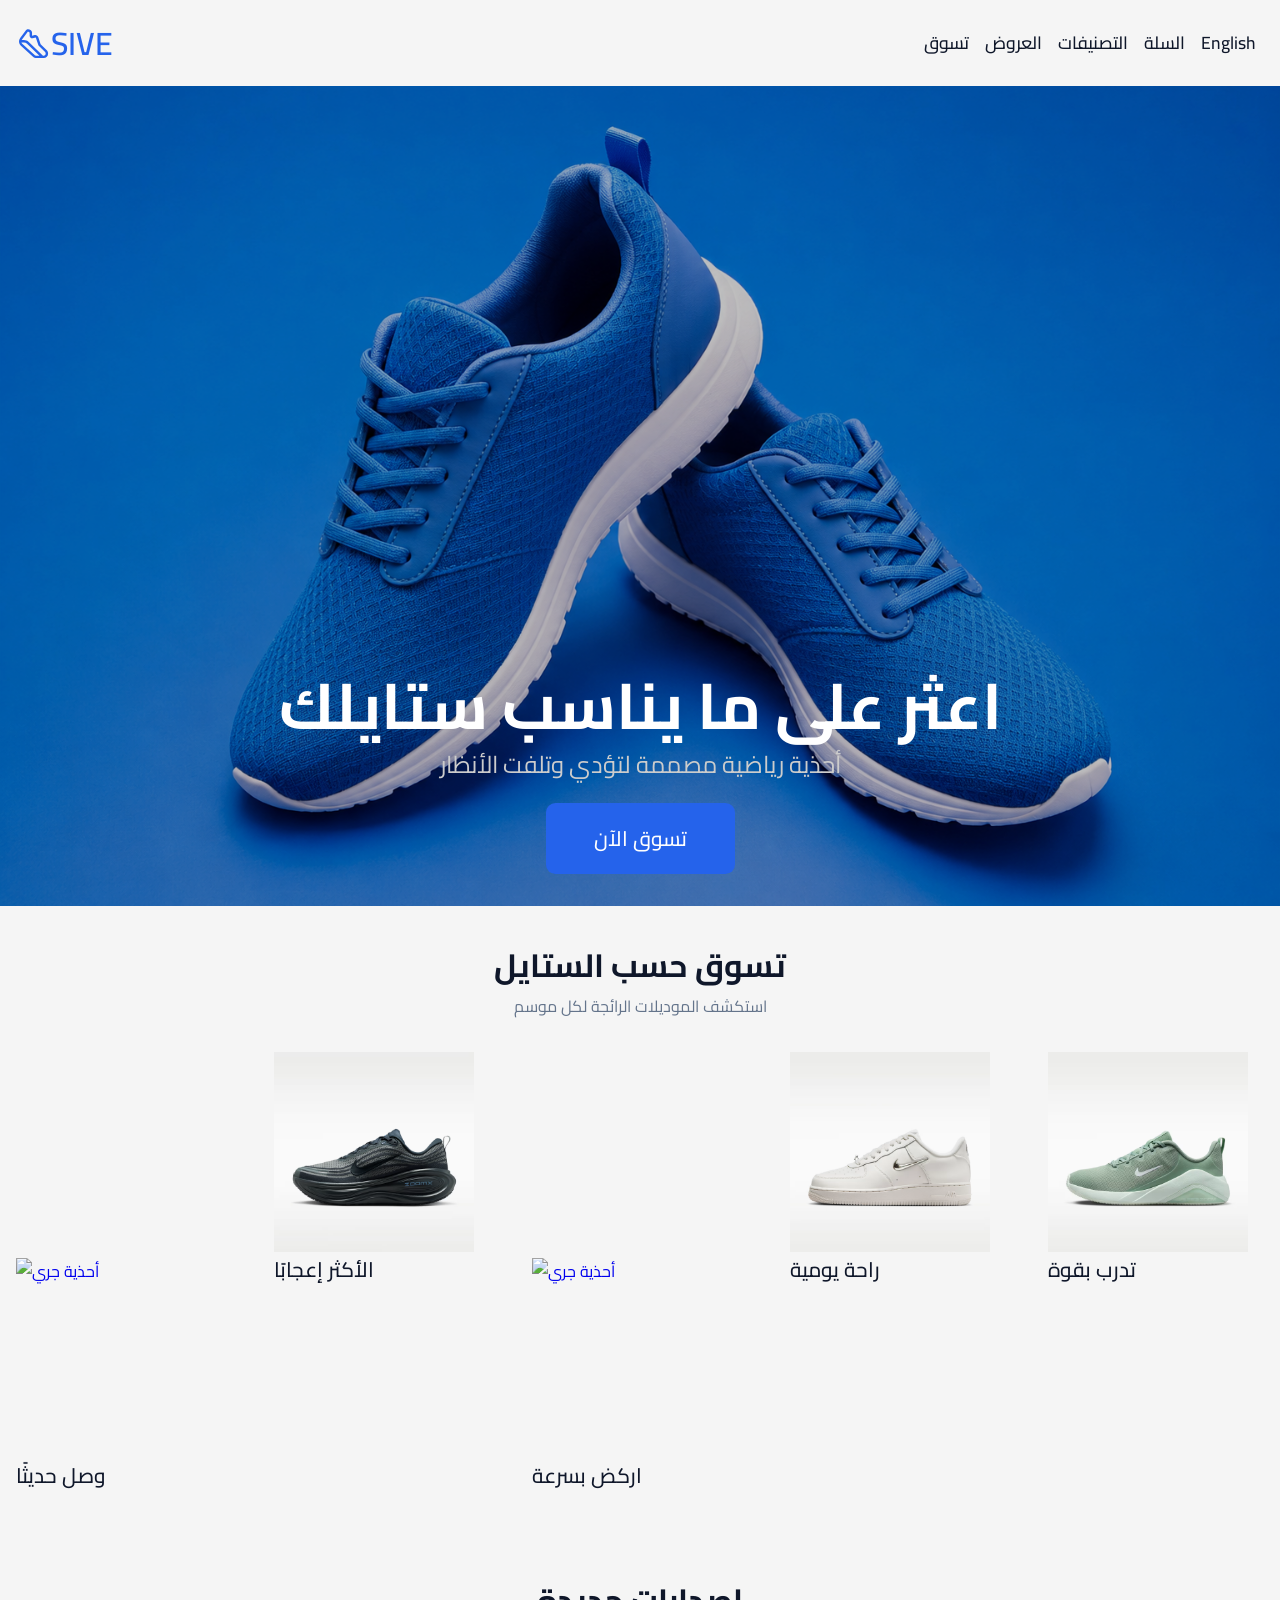
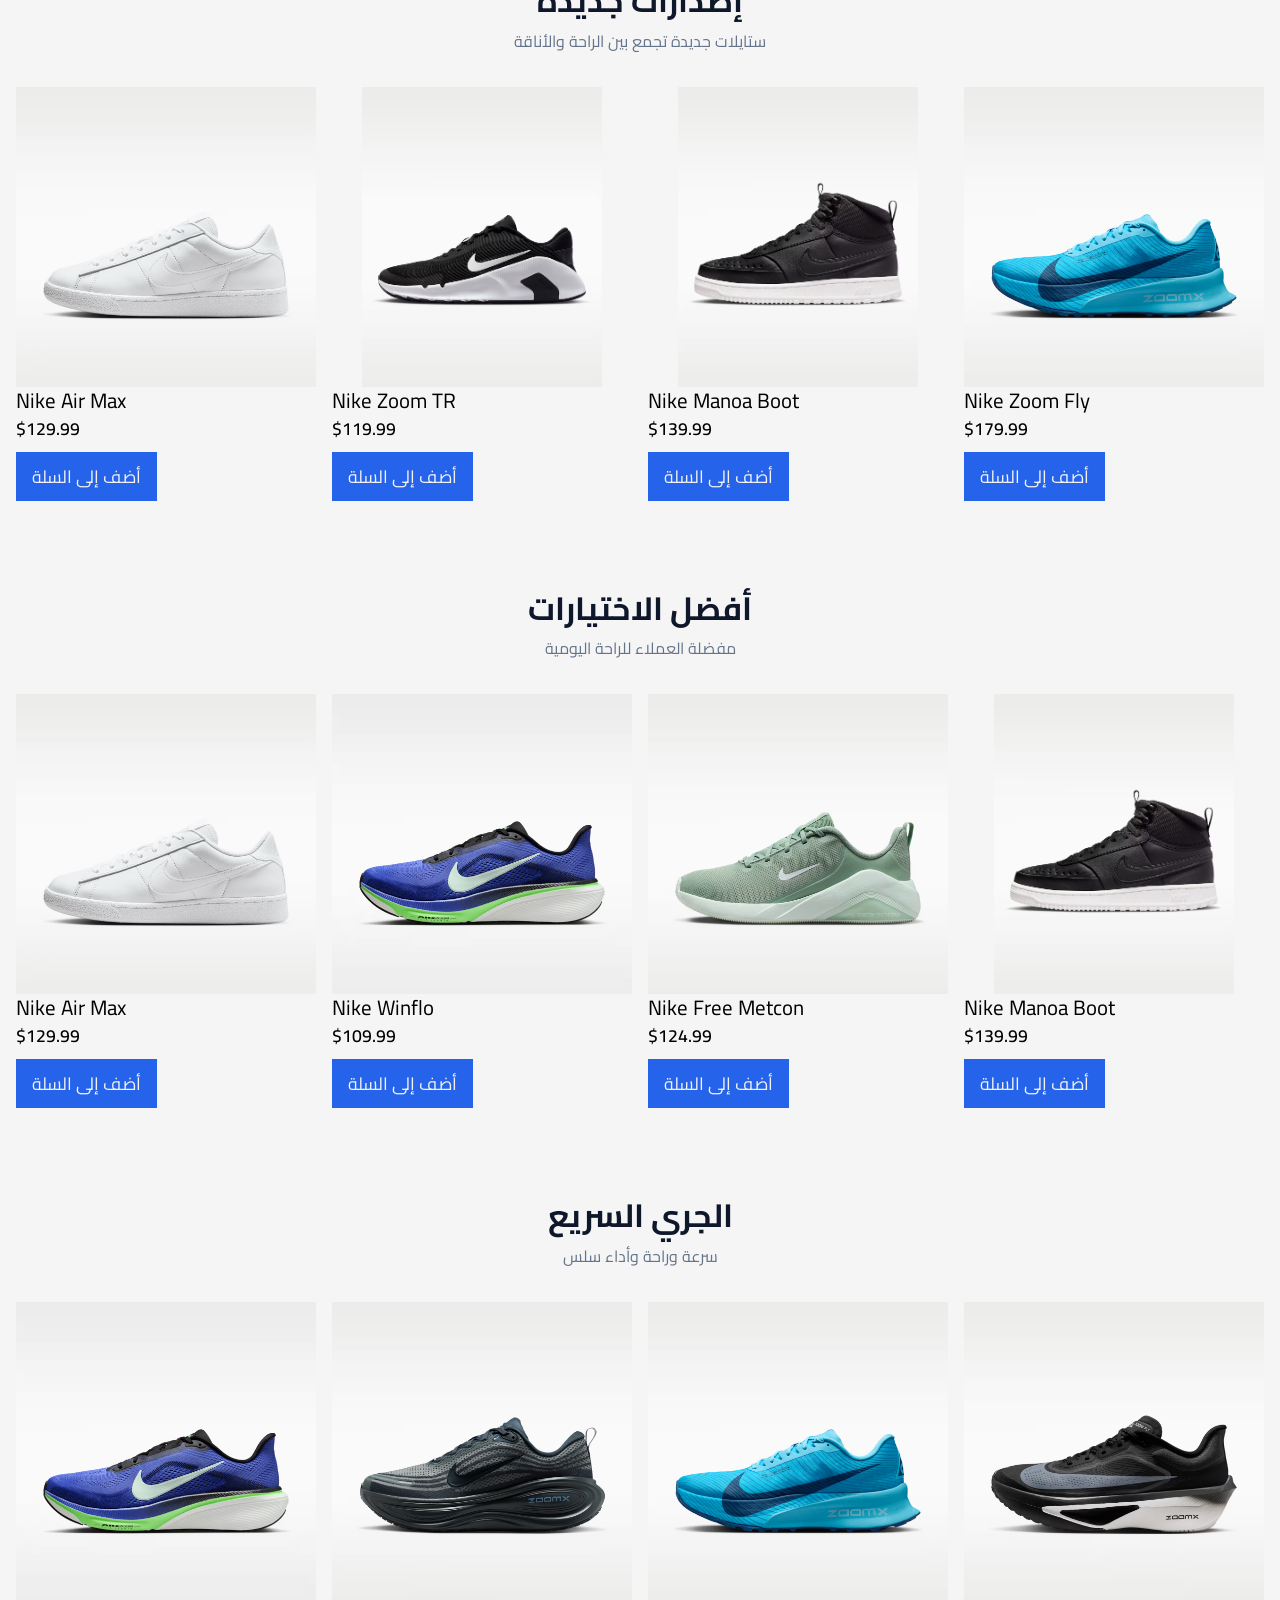
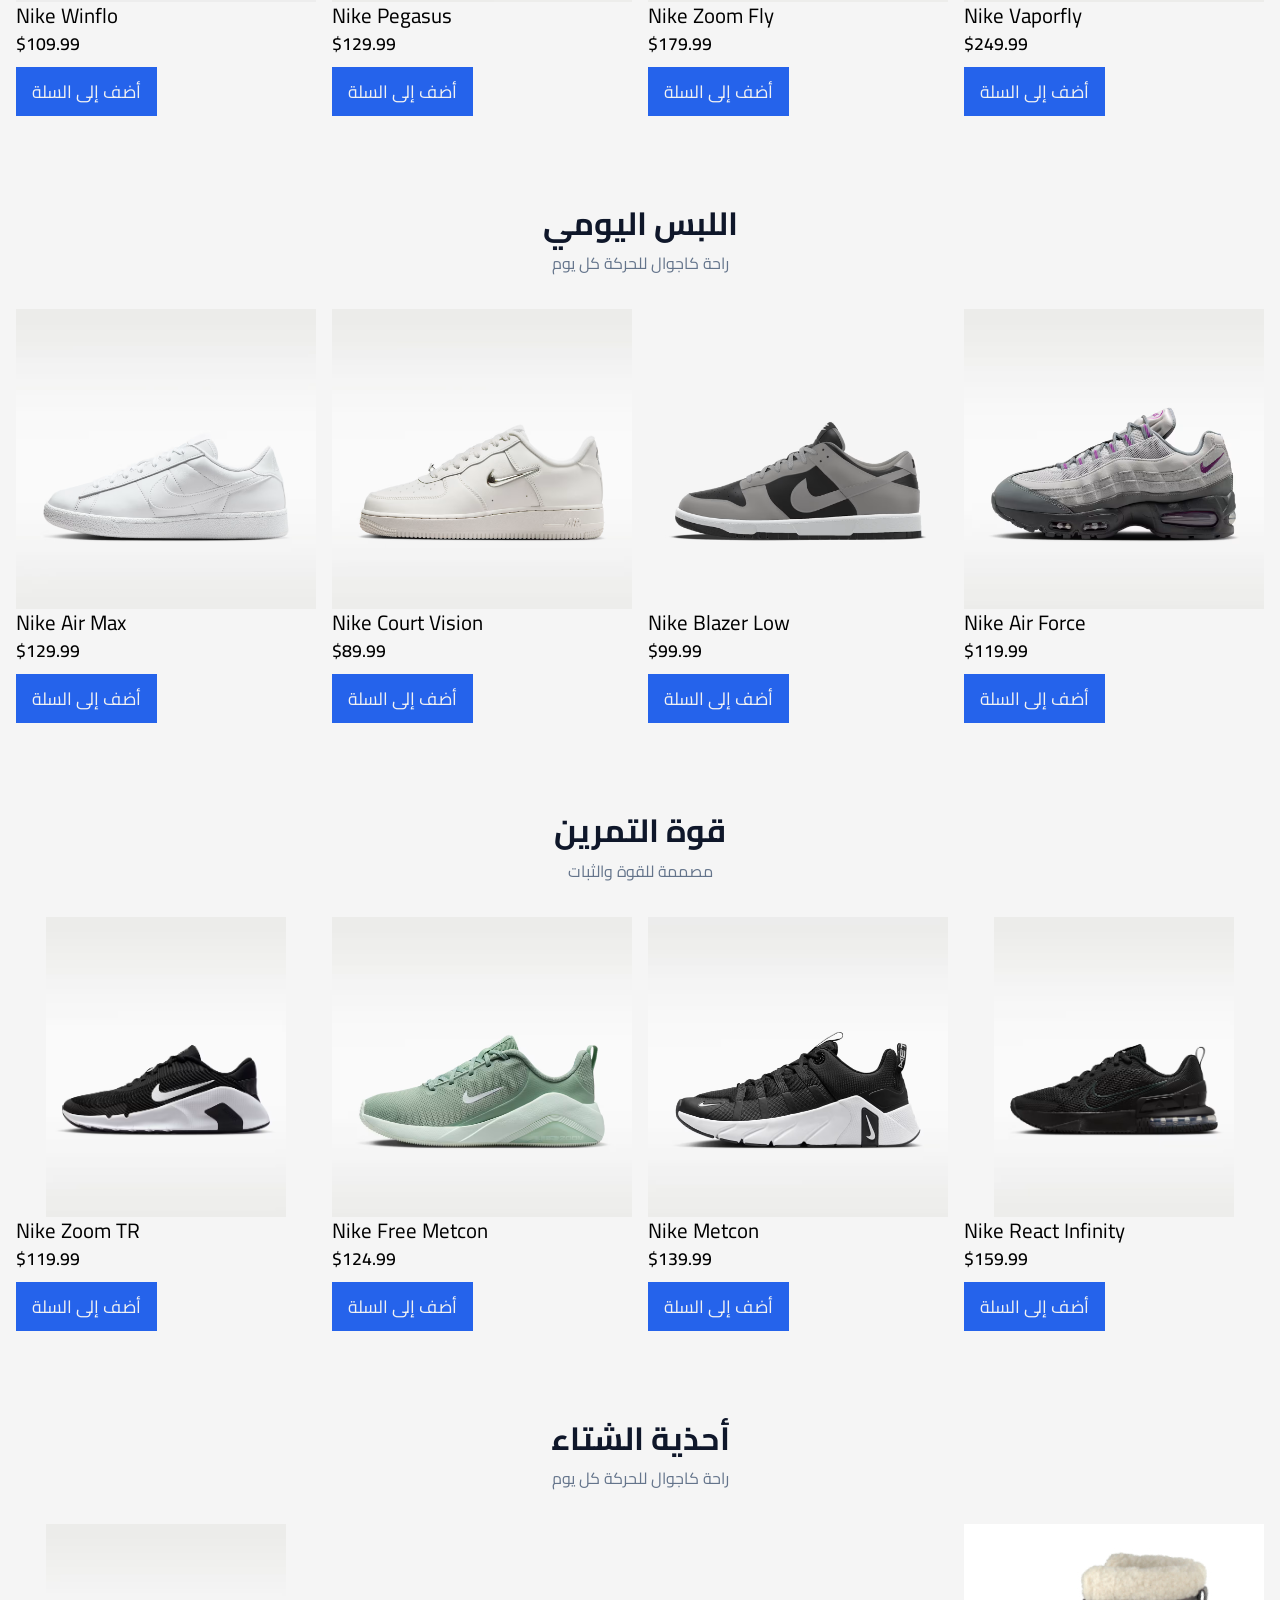
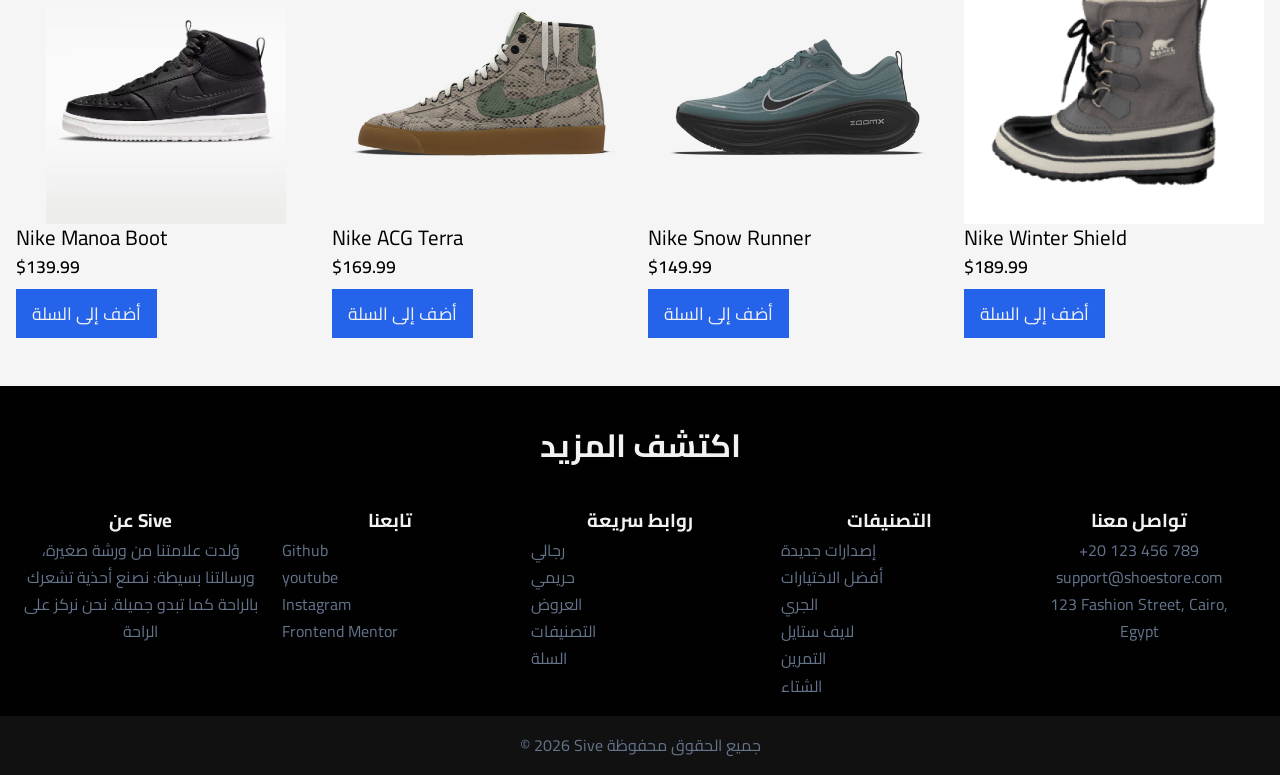
==== arabic.html @ 3d7b5de3 "Add files via upload initial commit" ====
<!doctype html>
<html lang="ar">
  <head>
    <meta charset="UTF-8" />
    <meta name="viewport" content="width=device-width, initial-scale=1.0" />
    <title>Sive</title>
    <link
      rel="icon"
      href="Images/favicon.png"
      type="image/png"
      sizes="100x100"
    />
    <link rel="preconnect" href="https://fonts.googleapis.com" />
    <link rel="preconnect" href="https://fonts.gstatic.com" crossorigin />

    <link
      href="https://fonts.googleapis.com/css2?family=Cairo:wght@400;500;600&display=swap"
      rel="stylesheet"
    />
    <link rel="stylesheet" href="style.css" />
    <style>
      body {
        font-family: "Cairo", sans-serif;
        line-height: 1.7;
      }
    </style>
  </head>
  <body>
    <header>
      <div class="container">
        <div class="logo">
          <svg
            xmlns="http://www.w3.org/2000/svg"
            height="35px"
            viewBox="0 -960 960 960"
            width="35px"
            fill="#2563eb"
          >
            <path
              d="M216-573.33q37 0 71.33 13.66 34.34 13.67 62 39.34L740-146.67h20q22.67 0 38-15.33 15.33-15.33 15.33-38 0-10.13-1.91-21.53-1.92-11.4-13.42-22.8l-181-181L542.67-648l-86 21.33q-32 8-57.67-11.66Q373.33-658 373.33-691v-92.67L328-806.33 160-581q-1.67 1.67-2.67 3.5t-2.66 4.17H216Zm0 66.66h-67.33q3 9.67 8.5 17.79T170-474l333.33 303q13 12.33 29 18.33 16 6 33.67 6h77.33l-339.66-325q-17.67-17-40.47-26-22.81-9-47.2-9ZM566-80q-30 0-57-11t-50-31L134-417q-46-42-51.5-103T114-631l154-206q17-23 45.5-30.5T368-861l28 14q21 11 32.5 30t11.5 42v84l74-19q30-8 58 7.5t38 44.5l65 196 170 170q20 20 27.5 43t7.5 49q0 50-35 85t-85 35H566Z"
            />
          </svg>
          <a href="#" class="brand-name" id="logo">Sive</a>
        </div>
        <input type="checkbox" id="menu-toggle" />
        <label for="menu-toggle" class="menu-btn">
          <span></span>
          <span></span>
          <span></span>
        </label>

        <ul class="nav">
          <li><a href="#">تسوق</a></li>
          <li><a href="#">العروض</a></li>
          <li><a href="#">التصنيفات</a></li>
          <li><a href="#">السلة</a></li>
          <li><a href="index.html">English</a></li>
        </ul>
      </div>
    </header>

    <div class="hero">
      <div class="container">
        <h1>اعثر على ما يناسب ستايلك</h1>
        <p>أحذية رياضية مصممة لتؤدي وتلفت الأنظار</p>
        <button type="button" class="hero-cta">تسوق الآن</button>
      </div>
    </div>

    <main>
      <section class="categories">
        <div class="container">
          <h2 class="section-title" id="categories">تسوق حسب الستايل</h2>
          <p class="section-desc">استكشف الموديلات الرائجة لكل موسم</p>

          <div class="categories-grid">
            <a href="#latest" class="category-card">
              <img src="images/casual.avif" alt="أحذية جري" />
              <h2>وصل حديثًا</h2>
            </a>

            <a href="#toprated" class="category-card">
              <img src="Images/running2.avif" alt="أحذية جري" />
              <h2>الأكثر إعجابًا</h2>
            </a>

            <a href="#running" class="category-card">
              <img src="images/running.avif" alt="أحذية جري" />
              <h2>اركض بسرعة</h2>
            </a>

            <a href="#casual" class="category-card">
              <img src="Images/casual2.avif" alt="أحذية كاجوال" />
              <h2>راحة يومية</h2>
            </a>

            <a href="#training" class="category-card">
              <img src="Images/gym1.webp" alt="أحذية تدريب" />
              <h2>تدرب بقوة</h2>
            </a>

            <a href="#winter" class="category-card">
              <img src="Images/winter2.avif" alt="أحذية شتوية" />
              <h2>ستايل الشتاء</h2>
            </a>
          </div>
        </div>
      </section>

      <div class="product-section latest" id="latest">
        <div class="container">
          <h2>إصدارات جديدة</h2>
          <p class="section-desc">ستايلات جديدة تجمع بين الراحة والأناقة</p>

          <div class="products-grid">
            <div class="product-card">
              <img src="Images/casual.avif" alt="أحذية لايف ستايل" />
              <h3>Nike Air Max</h3>

              <p class="product-price">$129.99</p>
              <button type="button" class="add-to-cart-btn">
                أضف إلى السلة
              </button>
            </div>

            <div class="product-card">
              <img src="Images/gym4.avif" alt="أحذية تدريب" />
              <h3>Nike Zoom TR</h3>

              <p class="product-price">$119.99</p>
              <button type="button" class="add-to-cart-btn">
                أضف إلى السلة
              </button>
            </div>

            <div class="product-card">
              <img src="Images/winter1.avif" alt="أحذية شتوية" />
              <h3>Nike Manoa Boot</h3>

              <p class="product-price">$139.99</p>
              <button type="button" class="add-to-cart-btn">
                أضف إلى السلة
              </button>
            </div>

            <div class="product-card">
              <img src="Images/running3.avif" alt="أحذية جري" />
              <h3>Nike Zoom Fly</h3>

              <p class="product-price">$179.99</p>
              <button type="button" class="add-to-cart-btn">
                أضف إلى السلة
              </button>
            </div>
          </div>
        </div>
      </div>

      <div class="product-section top-rated" id="toprated">
        <div class="container">
          <h2>أفضل الاختيارات</h2>
          <p class="section-desc">مفضلة العملاء للراحة اليومية</p>

          <div class="products-grid">
            <div class="product-card">
              <img src="Images/casual.avif" alt="أحذية لايف ستايل" />
              <h3>Nike Air Max</h3>

              <p class="product-price">$129.99</p>
              <button type="button" class="add-to-cart-btn">
                أضف إلى السلة
              </button>
            </div>

            <div class="product-card">
              <img src="Images/running.avif" alt="أحذية جري" />
              <h3>Nike Winflo</h3>

              <p class="product-price">$109.99</p>
              <button type="button" class="add-to-cart-btn">
                أضف إلى السلة
              </button>
            </div>

            <div class="product-card">
              <img src="Images/gym1.webp" alt="أحذية تدريب" />
              <h3>Nike Free Metcon</h3>

              <p class="product-price">$124.99</p>
              <button type="button" class="add-to-cart-btn">
                أضف إلى السلة
              </button>
            </div>

            <div class="product-card">
              <img src="Images/winter1.avif" alt="أحذية شتوية" />
              <h3>Nike Manoa Boot</h3>

              <p class="product-price">$139.99</p>
              <button type="button" class="add-to-cart-btn">
                أضف إلى السلة
              </button>
            </div>
          </div>
        </div>
      </div>

      <div class="product-section running" id="running">
        <div class="container">
          <h2>الجري السريع</h2>
          <p class="section-desc">سرعة وراحة وأداء سلس</p>

          <div class="products-grid">
            <div class="product-card">
              <img src="Images/running.avif" alt="أحذية جري" />
              <h3>Nike Winflo</h3>

              <p class="product-price">$109.99</p>
              <button type="button" class="add-to-cart-btn">
                أضف إلى السلة
              </button>
            </div>

            <div class="product-card">
              <img src="Images/running2.avif" alt="أحذية جري" />
              <h3>Nike Pegasus</h3>

              <p class="product-price">$129.99</p>
              <button type="button" class="add-to-cart-btn">
                أضف إلى السلة
              </button>
            </div>

            <div class="product-card">
              <img src="Images/running3.avif" alt="أحذية جري" />
              <h3>Nike Zoom Fly</h3>

              <p class="product-price">$179.99</p>
              <button type="button" class="add-to-cart-btn">
                أضف إلى السلة
              </button>
            </div>

            <div class="product-card">
              <img src="Images/running4.avif" alt="أحذية جري" />
              <h3>Nike Vaporfly</h3>

              <p class="product-price">$249.99</p>
              <button type="button" class="add-to-cart-btn">
                أضف إلى السلة
              </button>
            </div>
          </div>
        </div>
      </div>

      <div class="product-section casual" id="casual">
        <div class="container">
          <h2>اللبس اليومي</h2>
          <p class="section-desc">راحة كاجوال للحركة كل يوم</p>

          <div class="products-grid">
            <div class="product-card">
              <img src="Images/casual.avif" alt="أحذية كاجوال" />
              <h3>Nike Air Max</h3>
              <p class="product-price">$129.99</p>
              <button type="button" class="add-to-cart-btn">
                أضف إلى السلة
              </button>
            </div>

            <div class="product-card">
              <img src="Images/casual2.avif" alt="أحذية كاجوال" />
              <h3>Nike Court Vision</h3>
              <p class="product-price">$89.99</p>
              <button type="button" class="add-to-cart-btn">
                أضف إلى السلة
              </button>
            </div>

            <div class="product-card">
              <img src="Images/casual3.avif" alt="أحذية كاجوال" />
              <h3>Nike Blazer Low</h3>
              <p class="product-price">$99.99</p>
              <button type="button" class="add-to-cart-btn">
                أضف إلى السلة
              </button>
            </div>

            <div class="product-card">
              <img src="Images/casual4.avif" alt="أحذية كاجوال" />
              <h3>Nike Air Force</h3>

              <p class="product-price">$119.99</p>
              <button type="button" class="add-to-cart-btn">
                أضف إلى السلة
              </button>
            </div>
          </div>
        </div>
      </div>

      <div class="product-section training" id="training">
        <div class="container">
          <h2>قوة التمرين</h2>
          <p class="section-desc">مصممة للقوة والثبات</p>

          <div class="products-grid">
            <div class="product-card">
              <img src="Images/gym4.avif" alt="أحذية تدريب" />
              <h3>Nike Zoom TR</h3>

              <p class="product-price">$119.99</p>
              <button type="button" class="add-to-cart-btn">
                أضف إلى السلة
              </button>
            </div>

            <div class="product-card">
              <img src="Images/gym1.webp" alt="أحذية تدريب" />
              <h3>Nike Free Metcon</h3>

              <p class="product-price">$124.99</p>
              <button type="button" class="add-to-cart-btn">
                أضف إلى السلة
              </button>
            </div>

            <div class="product-card">
              <img src="Images/gym2.avif" alt="أحذية تدريب" />
              <h3>Nike Metcon</h3>

              <p class="product-price">$139.99</p>
              <button type="button" class="add-to-cart-btn">
                أضف إلى السلة
              </button>
            </div>

            <div class="product-card">
              <img src="Images/gym3.avif" alt="أحذية تدريب" />
              <h3>Nike React Infinity</h3>

              <p class="product-price">$159.99</p>
              <button type="button" class="add-to-cart-btn">
                أضف إلى السلة
              </button>
            </div>
          </div>
        </div>
      </div>

      <div class="product-section winter" id="winter">
        <div class="container">
          <h2>أحذية الشتاء</h2>
          <p class="section-desc">راحة كاجوال للحركة كل يوم</p>

          <div class="products-grid">
            <div class="product-card">
              <img src="Images/winter1.avif" alt="أحذية شتوية" />
              <h3>Nike Manoa Boot</h3>

              <p class="product-price">$139.99</p>
              <button type="button" class="add-to-cart-btn">
                أضف إلى السلة
              </button>
            </div>

            <div class="product-card">
              <img src="Images/winter2.avif" alt="أحذية شتوية" />
              <h3>Nike ACG Terra</h3>
              <p class="product-price">$169.99</p>
              <button type="button" class="add-to-cart-btn">
                أضف إلى السلة
              </button>
            </div>

            <div class="product-card">
              <img src="Images/winter3.avif" alt="أحذية شتوية" />
              <h3>Nike Snow Runner</h3>

              <p class="product-price">$149.99</p>
              <button type="button" class="add-to-cart-btn">
                أضف إلى السلة
              </button>
            </div>

            <div class="product-card">
              <img src="Images/categories6.png" alt="أحذية شتوية" />
              <h3>Nike Winter Shield</h3>

              <p class="product-price">$189.99</p>
              <button type="button" class="add-to-cart-btn">
                أضف إلى السلة
              </button>
            </div>
          </div>
        </div>
      </div>
    </main>

    <footer class="footer">
      <h2>اكتشف المزيد</h2>
      <div class="container">
        <div class="about">
          <h3>عن Sive</h3>
          <p>
            وُلدت علامتنا من ورشة صغيرة، ورسالتنا بسيطة: نصنع أحذية تشعرك
            بالراحة كما تبدو جميلة. نحن نركز على الراحة
          </p>
        </div>
        <div class="links-container">
          <h3>تابعنا</h3>
          <ul>
            <li><a href="https://github.com/mo7amedxv">Github</a></li>
            <li>
              <a href="https://www.youtube.com/@Mohamedfrontend">youtube</a>
            </li>
            <li><a href="#">Instagram</a></li>
            <li>
              <a href="https://www.frontendmentor.io/profile/mo7amedxv"
                >Frontend Mentor</a
              >
            </li>
          </ul>
        </div>
        <div class="links-container">
          <h3>روابط سريعة</h3>
          <ul>
            <li><a href="#">رجالي</a></li>
            <li><a href="#">حريمي</a></li>
            <li><a href="#">العروض</a></li>
            <li><a href="#">التصنيفات</a></li>
            <li><a href="#">السلة</a></li>
          </ul>
        </div>
        <div class="links-container">
          <h3>التصنيفات</h3>
          <ul>
            <li><a href="#latest">إصدارات جديدة</a></li>
            <li><a href="#toprated">أفضل الاختيارات</a></li>
            <li><a href="#running">الجري</a></li>
            <li><a href="#casual">لايف ستايل</a></li>
            <li><a href="#training">التمرين</a></li>
            <li><a href="#Winter">الشتاء</a></li>
          </ul>
        </div>
        <div class="links-container">
          <h3>تواصل معنا</h3>
          <ul>
            <li>+20 123 456 789</li>
            <li>support@shoestore.com</li>
            <li>123 Fashion Street, Cairo, Egypt</li>
          </ul>
        </div>
      </div>
      <p class="copyright">© 2026 Sive جميع الحقوق محفوظة</p>
    </footer>
  </body>
</html>
---- style.css ----
@import url("https://fonts.googleapis.com/css2?family=Poppins:wght@400;500;600&display=swap");
:root {
  --primary: #2563eb;
  --primary-light: #60a5fa;
  --primary-dark: #1e40af;
  --bg: #f5f5f5;
  --card: #ffffff;
  --text: #0f172a;
  --text-muted: #64748b;
  --light-text: hsl(0, 0%, 95%);
  --border: #e2e8f0;
  --shadow: 0 10px 25px rgba(37, 99, 235, 0.08);
  --space-xl: 3rem;
  --section-space: 2rem;
  --card-space: 1rem;
  --space: 0.5rem;
  --fw-sm: 400;
  --fw-md: 500;
  --fw-lg: 600;
  --fs-xl: 4rem;
  --fs-lg: 2rem;
  --fs-md: 1.5rem;
  --fs-sm: 1.3rem;
  --fs-xm: 1.1rem;
  --radius-sm: 0.6rem;
  --radius-md: 1rem;
  --radius-lg: 1.5rem;
}
* {
  margin: 0;
  padding: 0;
  box-sizing: border-box;
}
body {
  font-family: "poppins", "Segoe UI", Tahoma, Geneva, Verdana, sans-serif;
  background-color: var(--bg);
}
button {
  font-family: inherit;
  border: none;
  cursor: pointer;
}
a {
  text-decoration: none;
  display: block;
}
li {
  list-style: none;
}
img {
  display: block;
  max-width: 100%;
}
.container {
  max-width: 1440px;
  margin: 0 auto;
  padding: 0 var(--card-space);
}
header .container,
header ul,
header .logo {
  display: flex;
  align-items: center;
  justify-content: space-between;
}
header {
  padding: var(--card-space) 0;
}
.logo img {
  filter: invert(1);
}
header .logo a {
  font-size: var(--fs-lg);
  font-weight: var(--fw-lg);
  text-transform: uppercase;
  color: var(--primary);
}
header .nav a {
  color: var(--text);
  padding: var(--space);
  font-weight: var(--fw-md);
  font-size: var(--fs-xm);
}
header .nav a:hover {
  color: var(--primary);
}

.hero {
  background: url("Images/sale-blue.png") no-repeat center/cover;
  height: calc(100svh - 80px);
  display: flex;
  align-items: flex-end;
  text-align: center;
  position: relative;
}
.hero::after {
  content: "";
  background-color: rgba(0, 0, 0, 0.25);
  position: absolute;
  width: 100%;
  height: 100%;
}
h1 {
  color: var(--text);
  font-size: var(--fs-xl);
  color: white;
  z-index: 20;
  position: relative;
  line-height: 1.1;
}
.hero p {
  color: var(--text-muted);
  color: #ccc;
  z-index: 20;
  position: relative;
  margin-bottom: var(--card-space);
  font-size: var(--fs-md);
  line-height: 1.9;
}
.hero-cta {
  margin-bottom: var(--section-space);
  padding: var(--card-space) var(--space-xl);
  font-size: var(--fs-sm);
  border-radius: var(--radius-sm);
  background-color: var(--primary);
  color: white;
  z-index: 20;
  font-weight: var(--fw-md);
  position: relative;
}
.hero-cta:hover {
  background-color: var(--primary-dark);
}
.categories-grid {
  display: grid;
  grid-template-columns: repeat(6, 250px);
  overflow-x: scroll;
  scrollbar-width: none;
  width: 100%;
  align-items: baseline;
  gap: var(--space);
}
.categories-grid,
.products-grid {
  padding: var(--card-space) 0;
}
.section-title,
h2:not(.categories-grid h2, .product-card h2) {
  color: var(--text);
  text-align: center;
  font-size: var(--fs-lg);
}
.latest,
.categories,
.top-rated,
.running,
.casual,
.training,
.winter,
.about,
.contact,
footer {
  padding: var(--section-space) 0;
}
.section-desc {
  color: var(--text-muted);
  text-align: center;
  margin-bottom: var(--card-space);
}
.categories-grid h2 {
  color: var(--text);
  font-weight: var(--fw-md);
  font-size: var(--fs-sm);
}
.category-card img {
  max-width: 200px;
  max-height: 200px;
  aspect-ratio: 1/1;
  object-fit: cover;
}
.categories-grid h2:hover {
  color: var(--primary);
}
.products-grid {
  display: grid;
  grid-template-columns: repeat(auto-fit, minmax(300px, 1fr));
  place-items: center;
  align-items: baseline;
  gap: var(--card-space);
}

.product-card img {
  object-fit: contain;
  aspect-ratio: 1/1;
}

.product-card button {
  background-color: var(--primary);
  color: var(--light-text);
  padding: var(--space) var(--card-space);
  font-size: var(--fs-xm);
  text-transform: capitalize;
}
.product-card button:hover {
  background-color: var(--primary-dark);
}
.product-card h3 {
  font-weight: var(--fw-sm);
  font-size: var(--fs-sm);
  line-height: 1.3;
}
.product-price {
  font-weight: var(--fw-lg);
  font-size: var(--fs-xm);
  margin-bottom: var(--space);
}
footer .container {
  display: grid;
  grid-template-columns: repeat(auto-fit, minmax(200px, 1fr));
  align-items: baseline;
  place-content: center;
}
footer {
  background-color: #010101;
  padding: var(--section-space) 0 0 0;
}
footer h2,
footer h3 {
  color: var(--light-text) !important;
  text-align: center;
}

footer p,
footer a,
footer li {
  color: var(--text-muted);
  text-align: center;
}
footer a:hover {
  text-decoration: underline;
}
footer a {
  width: fit-content;
  justify-self: center;
}
.copyright {
  text-align: center;
  padding: var(--card-space);
  background-color: #111;
}
footer .links-container {
  padding: var(--card-space);
}
#menu-toggle {
  display: none;
}
.menu-btn {
  display: none;
  align-items: center;
  justify-content: space-between;
  flex-direction: column;
  width: 30px;
  height: 25px;
}
.menu-btn span {
  background-color: var(--text);
  border-radius: var(--radius-md);
  width: 100%;
  height: 3px;
  transition: 0.3s;
}
#menu-toggle:checked ~ .menu-btn :nth-child(1) {
  transform: translate(0, 12px) rotate(45deg);
}
#menu-toggle:checked ~ .menu-btn :nth-child(2) {
  opacity: 0;
}

#menu-toggle:checked ~ .menu-btn :nth-child(3) {
  transform: translate(0, -10px) rotate(-45deg);
}
@media (max-width: 768px) {
  .menu-btn {
    display: flex;
  }
  .nav {
    visibility: hidden;
    opacity: 0;
    position: absolute;
    flex-direction: column;
    z-index: 9999;
    width: 100%;
    background-color: var(--bg);
    right: 0rem;
    top: 4rem;
    transition: 0.3s;
  }
  .nav a:not(.nav li:last-child a) {
    border-bottom: 1px solid #ccc;
  }
  .nav li,
  .nav a {
    width: 100%;
    text-align: center;
    display: block;
  }
  #menu-toggle:checked ~ .nav {
    visibility: visible;
    opacity: 1;
    top: 5rem;
  }
  .nav li a {
    padding: var(--card-space);
  }
  .hero {
    align-items: center;
  }
  h1 {
    font-size: 2.5rem;
  }
  .hero p {
    font-size: 1.1rem;
  }
}
@media (max-width: 400px) {
  .container {
    padding: 0.5rem;
  }
}
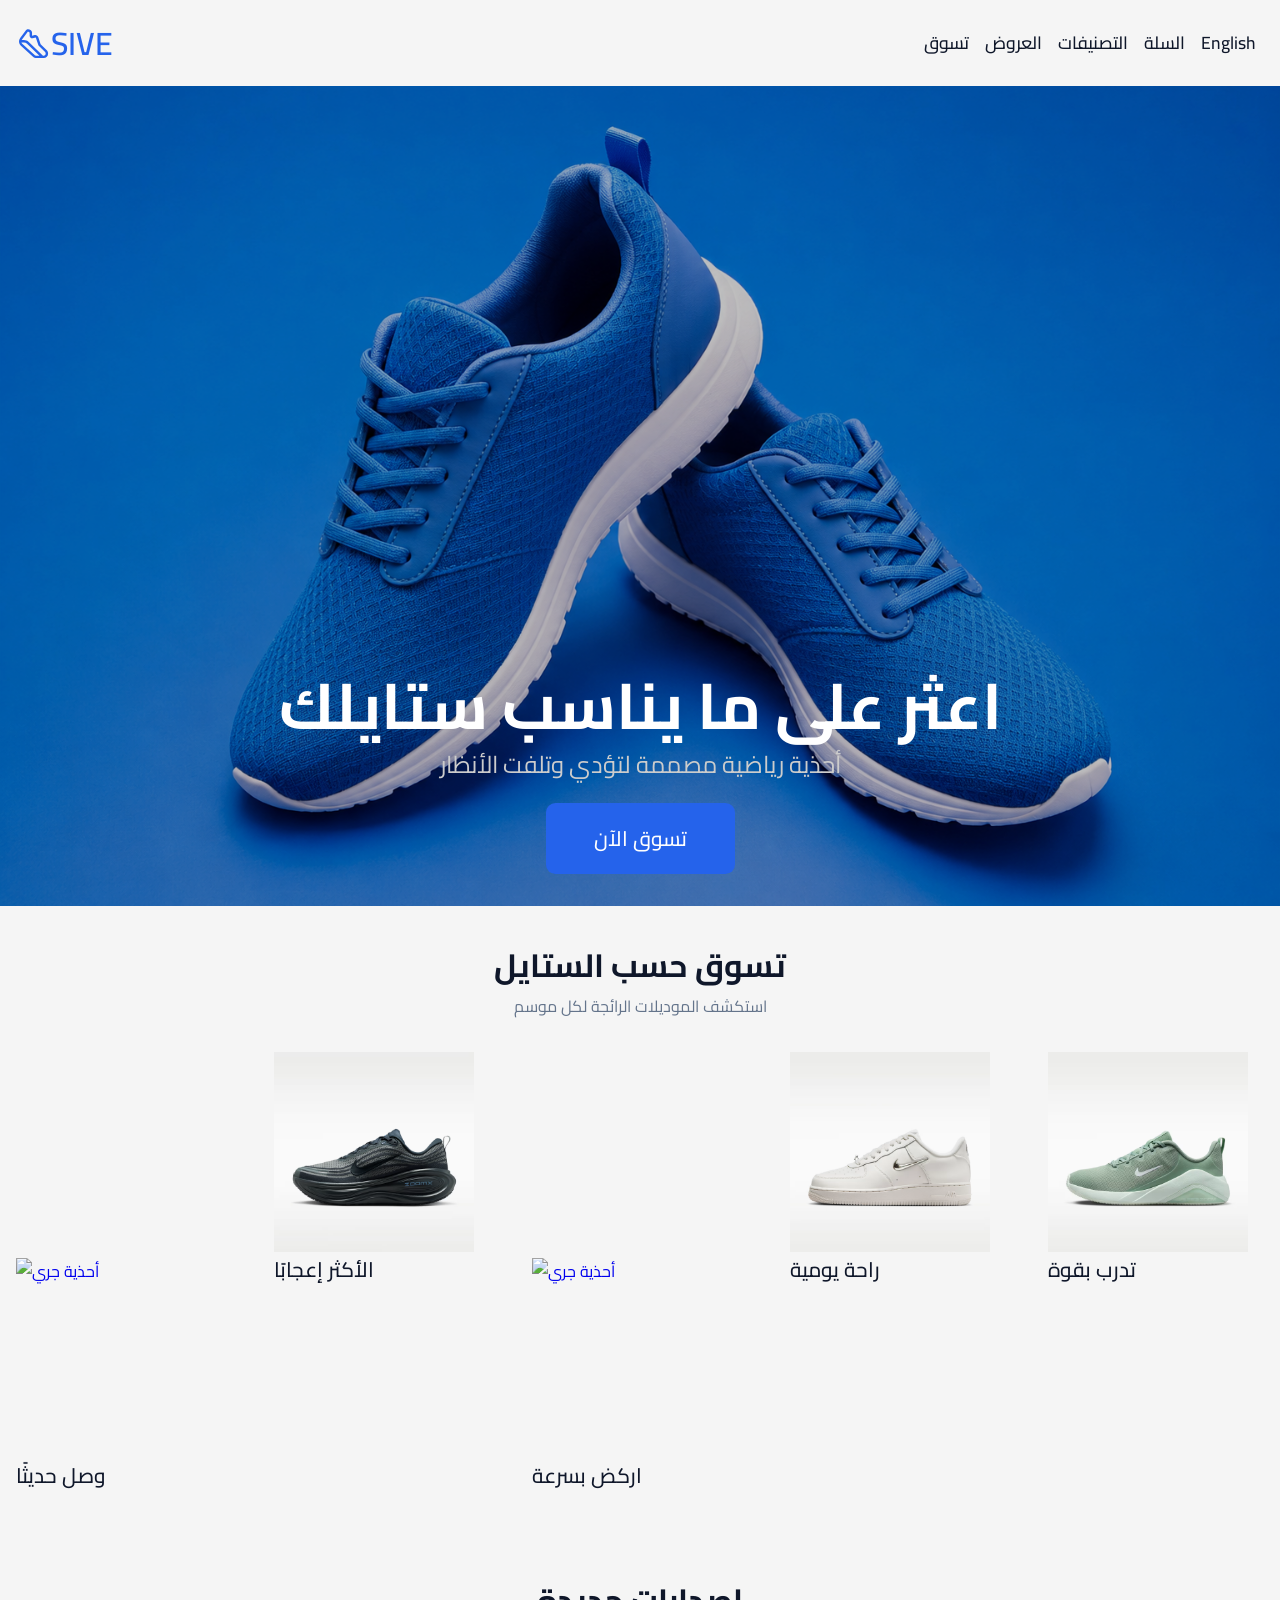
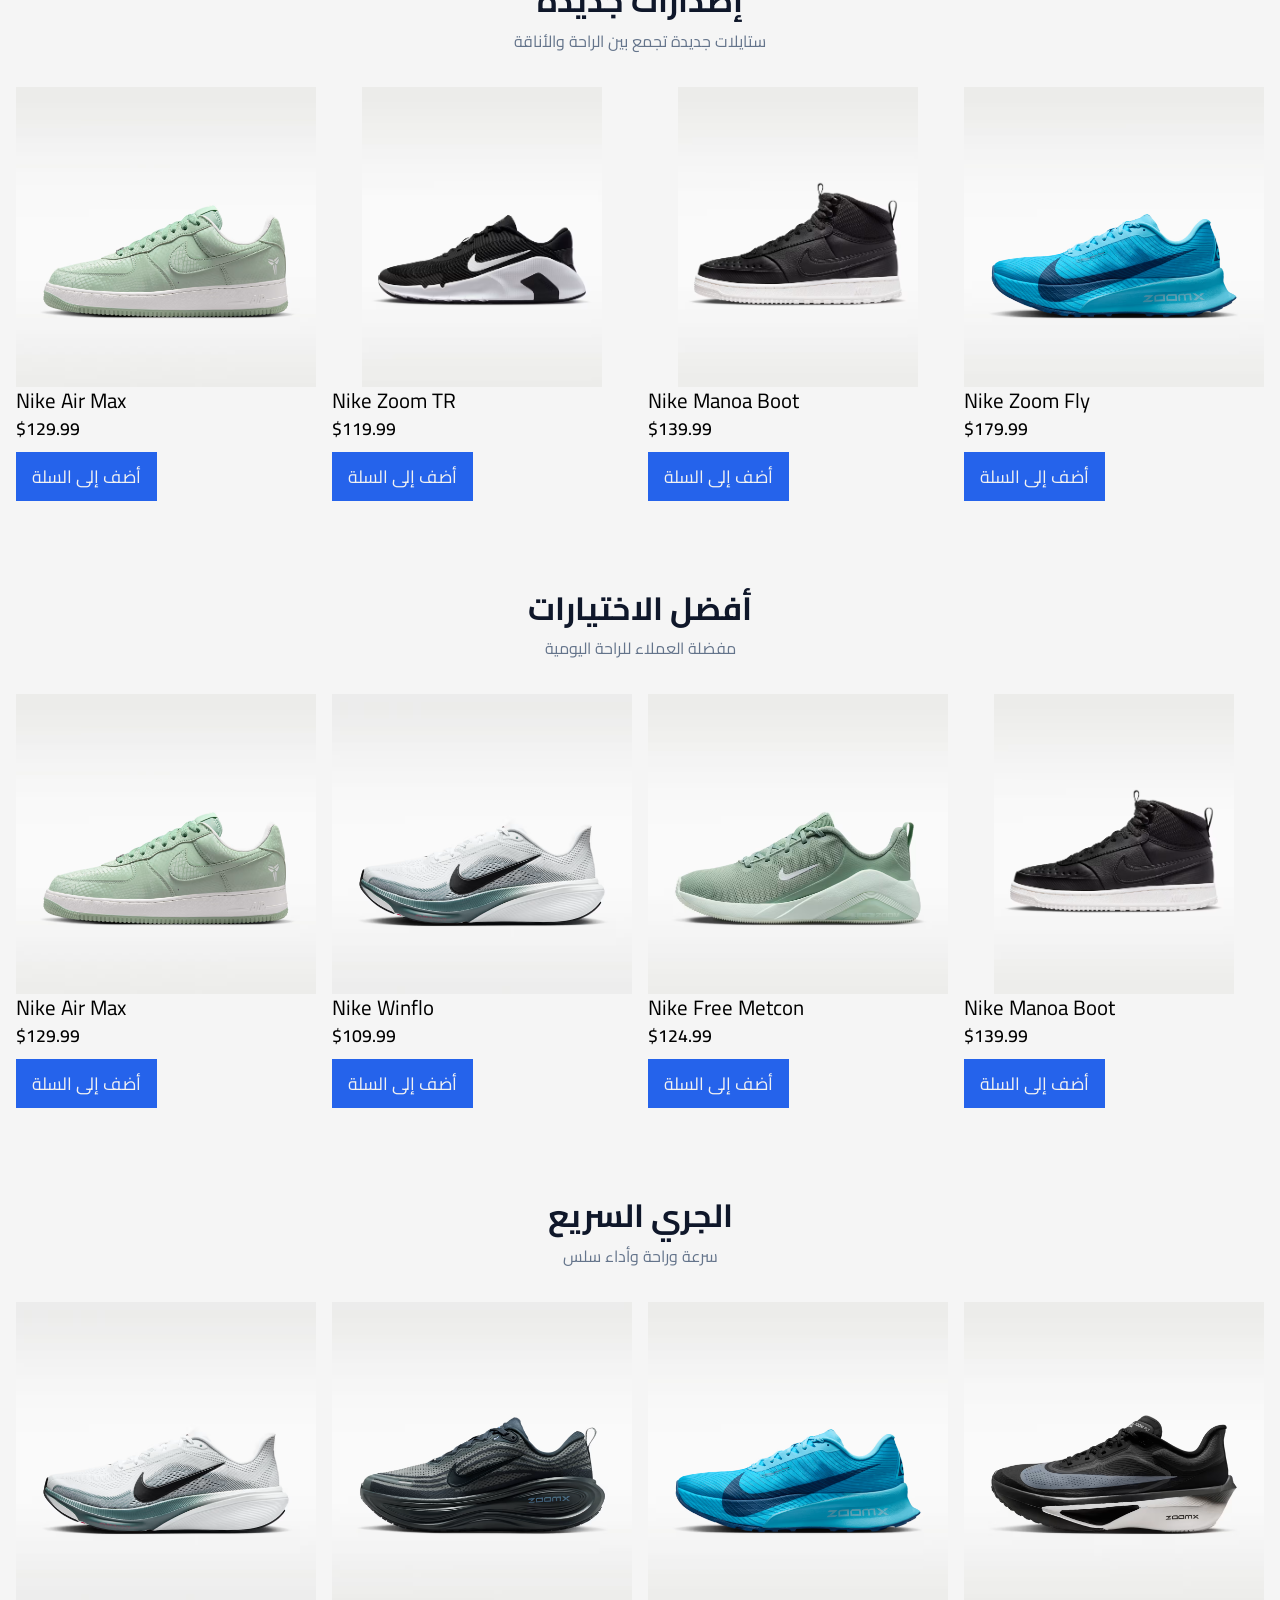
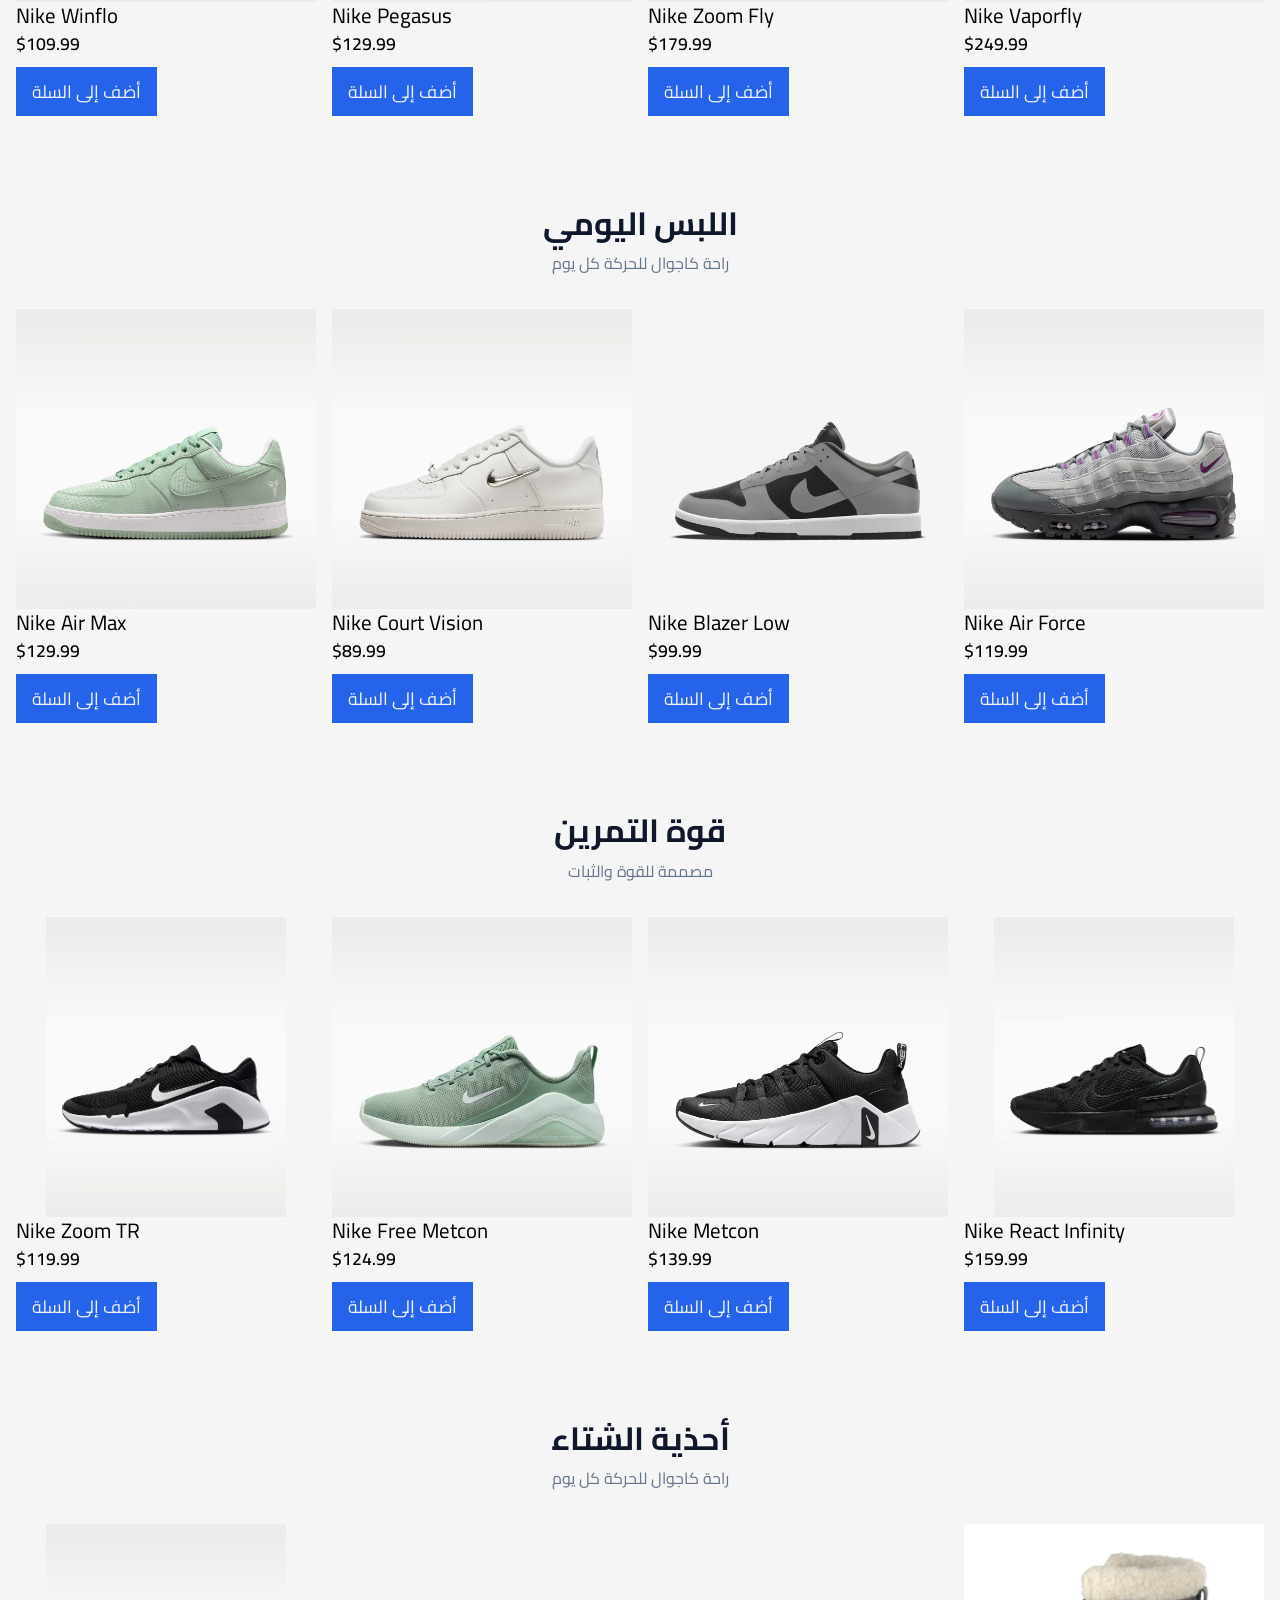
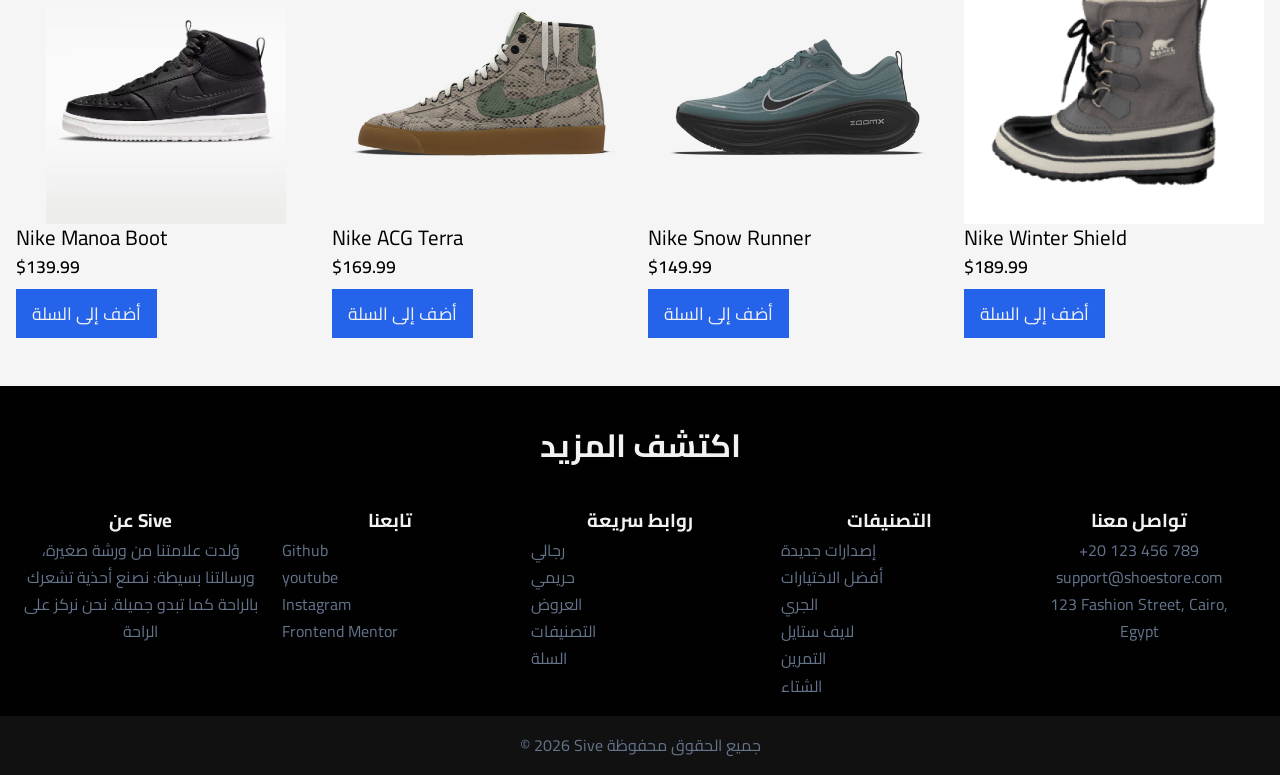
==== commit 24f29f85: "Add files via upload Fixed broken images" ====
--- a/arabic.html
+++ b/arabic.html
@@ -75,7 +75,7 @@
 
           <div class="categories-grid">
             <a href="#latest" class="category-card">
-              <img src="images/casual.avif" alt="أحذية جري" />
+              <img src="images/casual1.avif" alt="أحذية جري" />
               <h2>وصل حديثًا</h2>
             </a>
 
@@ -85,7 +85,7 @@
             </a>
 
             <a href="#running" class="category-card">
-              <img src="images/running.avif" alt="أحذية جري" />
+              <img src="images/running1.avif" alt="أحذية جري" />
               <h2>اركض بسرعة</h2>
             </a>
 
@@ -114,7 +114,7 @@
 
           <div class="products-grid">
             <div class="product-card">
-              <img src="Images/casual.avif" alt="أحذية لايف ستايل" />
+              <img src="Images/casual1.avif" alt="أحذية لايف ستايل" />
               <h3>Nike Air Max</h3>
 
               <p class="product-price">$129.99</p>
@@ -163,7 +163,7 @@
 
           <div class="products-grid">
             <div class="product-card">
-              <img src="Images/casual.avif" alt="أحذية لايف ستايل" />
+              <img src="Images/casual1.avif" alt="أحذية لايف ستايل" />
               <h3>Nike Air Max</h3>
 
               <p class="product-price">$129.99</p>
@@ -173,7 +173,7 @@
             </div>
 
             <div class="product-card">
-              <img src="Images/running.avif" alt="أحذية جري" />
+              <img src="Images/running1.avif" alt="أحذية جري" />
               <h3>Nike Winflo</h3>
 
               <p class="product-price">$109.99</p>
@@ -212,7 +212,7 @@
 
           <div class="products-grid">
             <div class="product-card">
-              <img src="Images/running.avif" alt="أحذية جري" />
+              <img src="Images/running1.avif" alt="أحذية جري" />
               <h3>Nike Winflo</h3>
 
               <p class="product-price">$109.99</p>
@@ -261,7 +261,7 @@
 
           <div class="products-grid">
             <div class="product-card">
-              <img src="Images/casual.avif" alt="أحذية كاجوال" />
+              <img src="Images/casual1.avif" alt="أحذية كاجوال" />
               <h3>Nike Air Max</h3>
               <p class="product-price">$129.99</p>
               <button type="button" class="add-to-cart-btn">
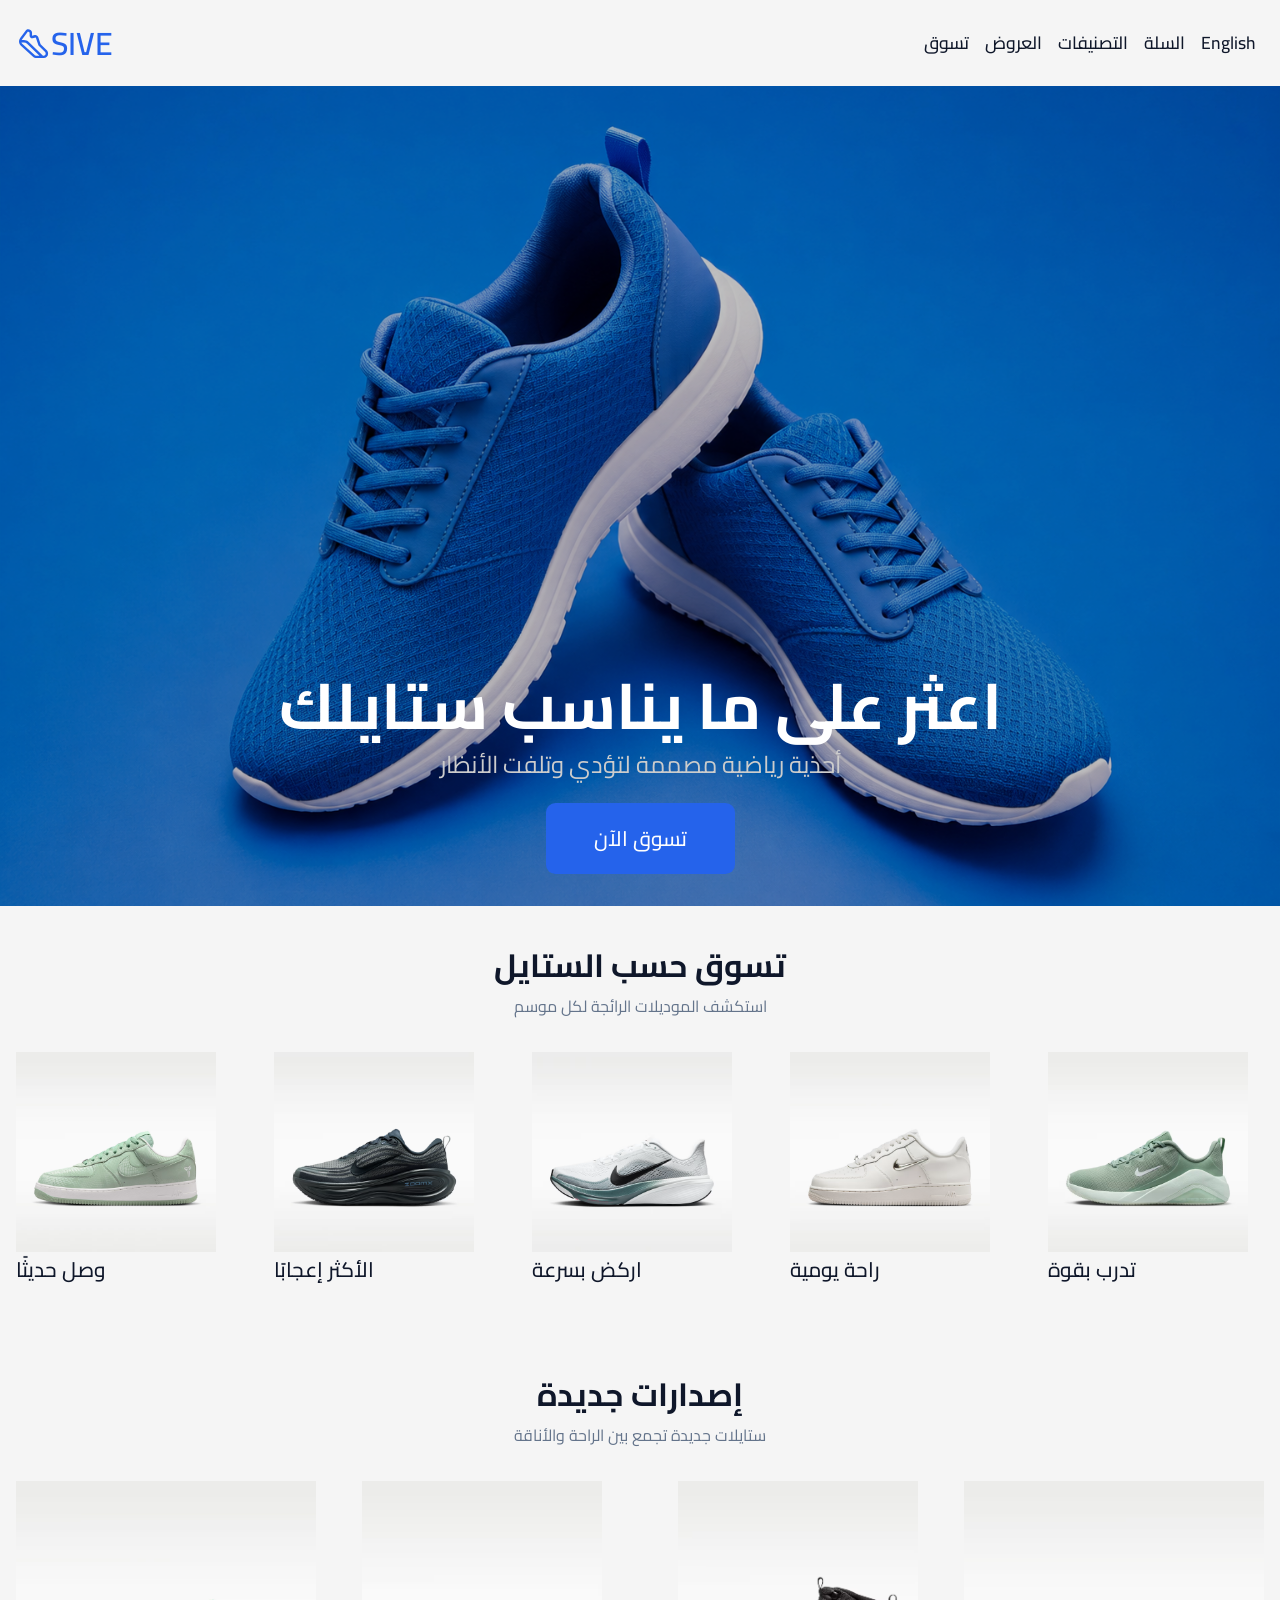
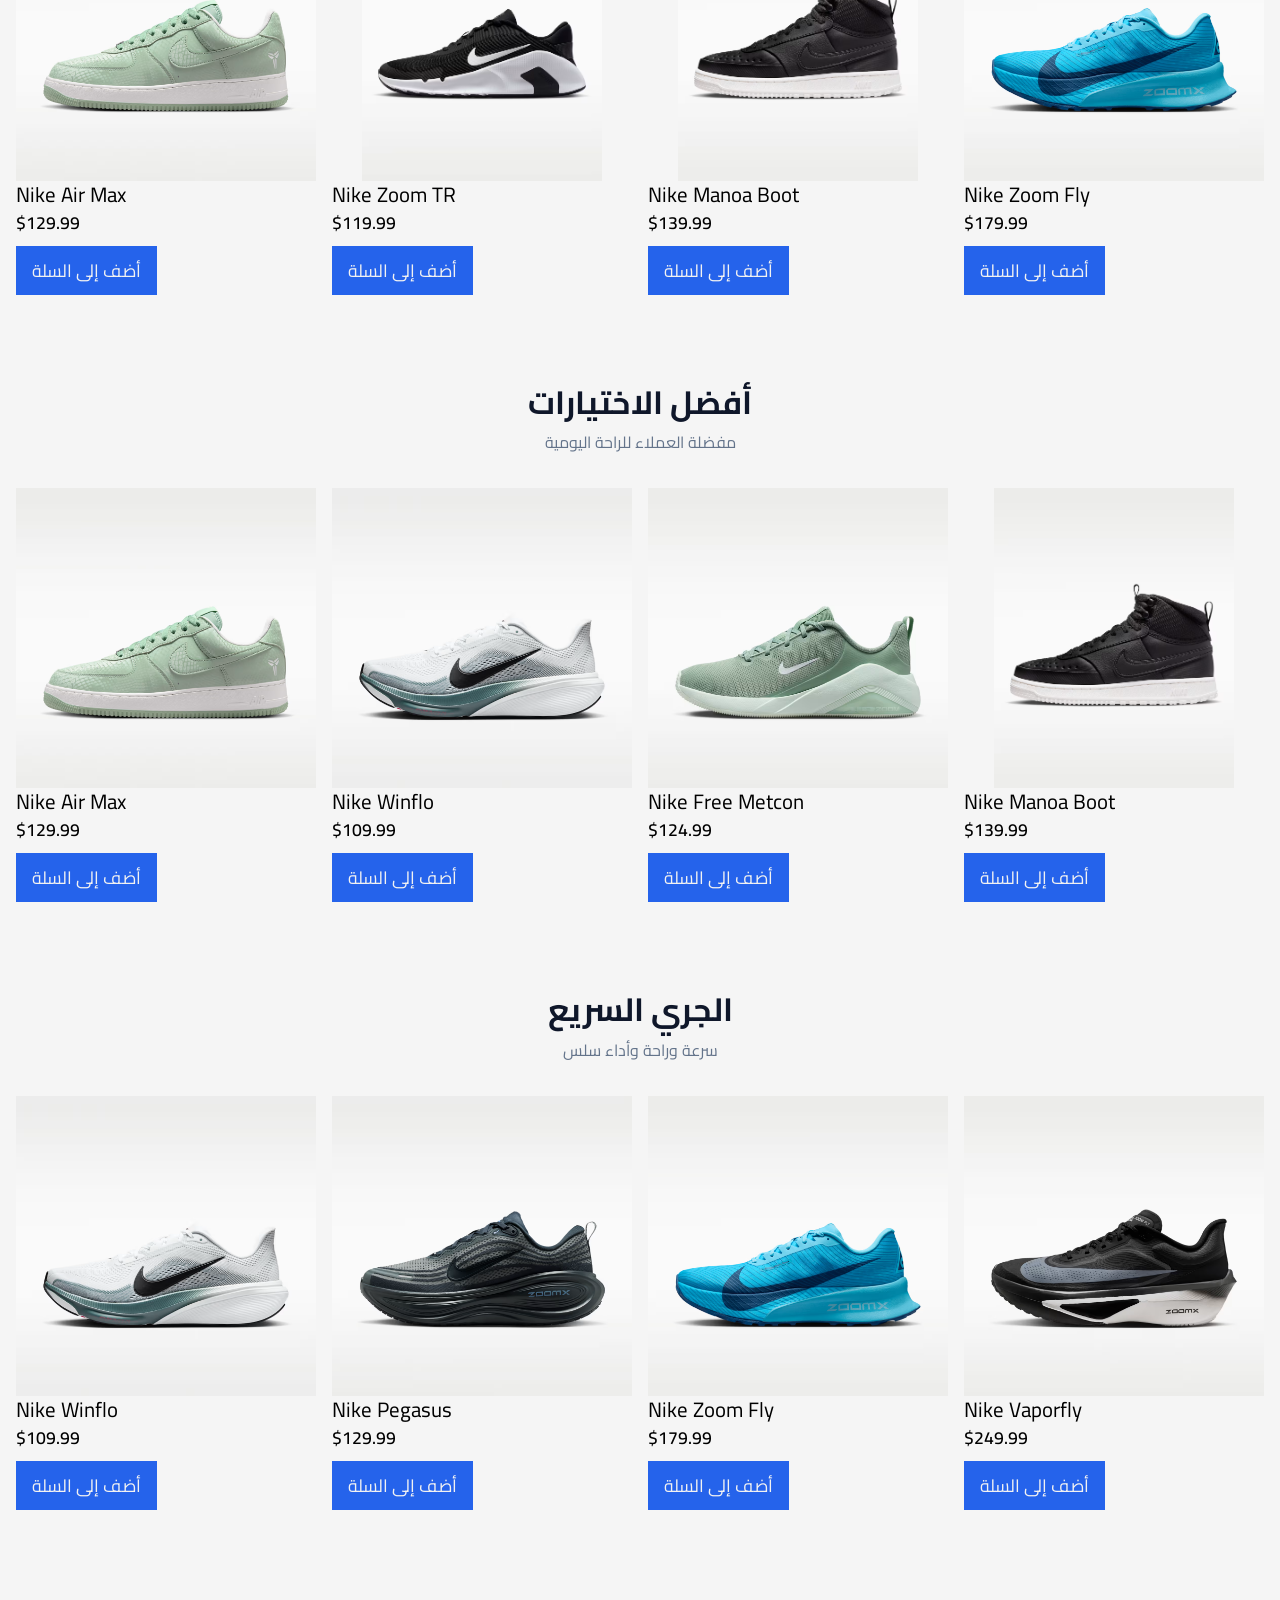
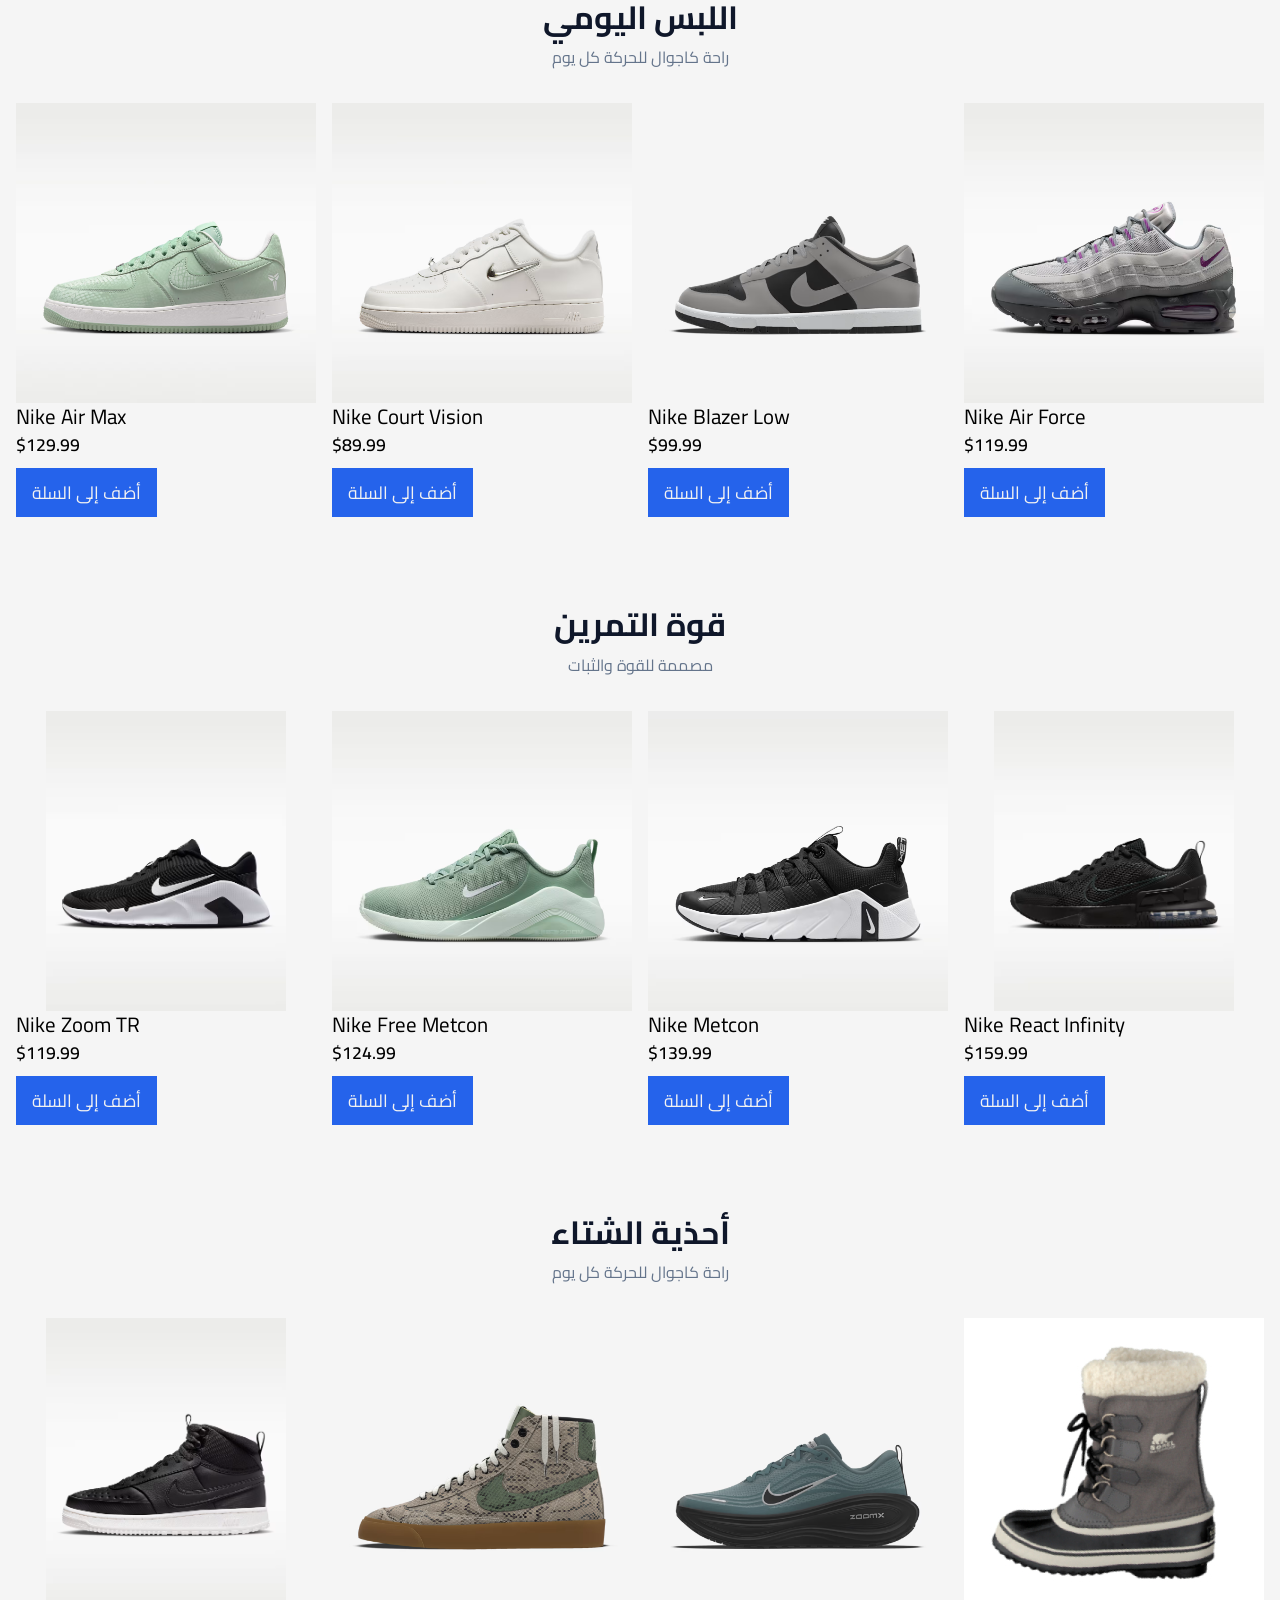
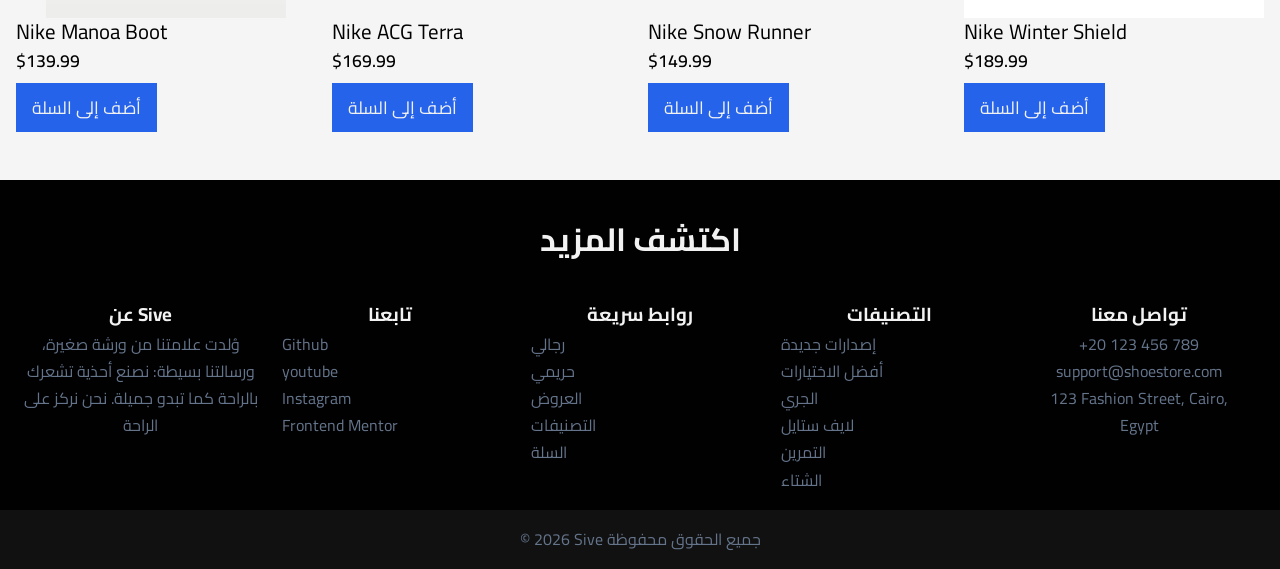
==== commit 8eb6e51e: "Add files via upload fixed broken images" ====
--- a/arabic.html
+++ b/arabic.html
@@ -75,7 +75,7 @@
 
           <div class="categories-grid">
             <a href="#latest" class="category-card">
-              <img src="images/casual1.avif" alt="أحذية جري" />
+              <img src="Images/casual1.avif" alt="أحذية جري" />
               <h2>وصل حديثًا</h2>
             </a>
 
@@ -85,7 +85,7 @@
             </a>
 
             <a href="#running" class="category-card">
-              <img src="images/running1.avif" alt="أحذية جري" />
+              <img src="Images/running1.avif" alt="أحذية جري" />
               <h2>اركض بسرعة</h2>
             </a>
 
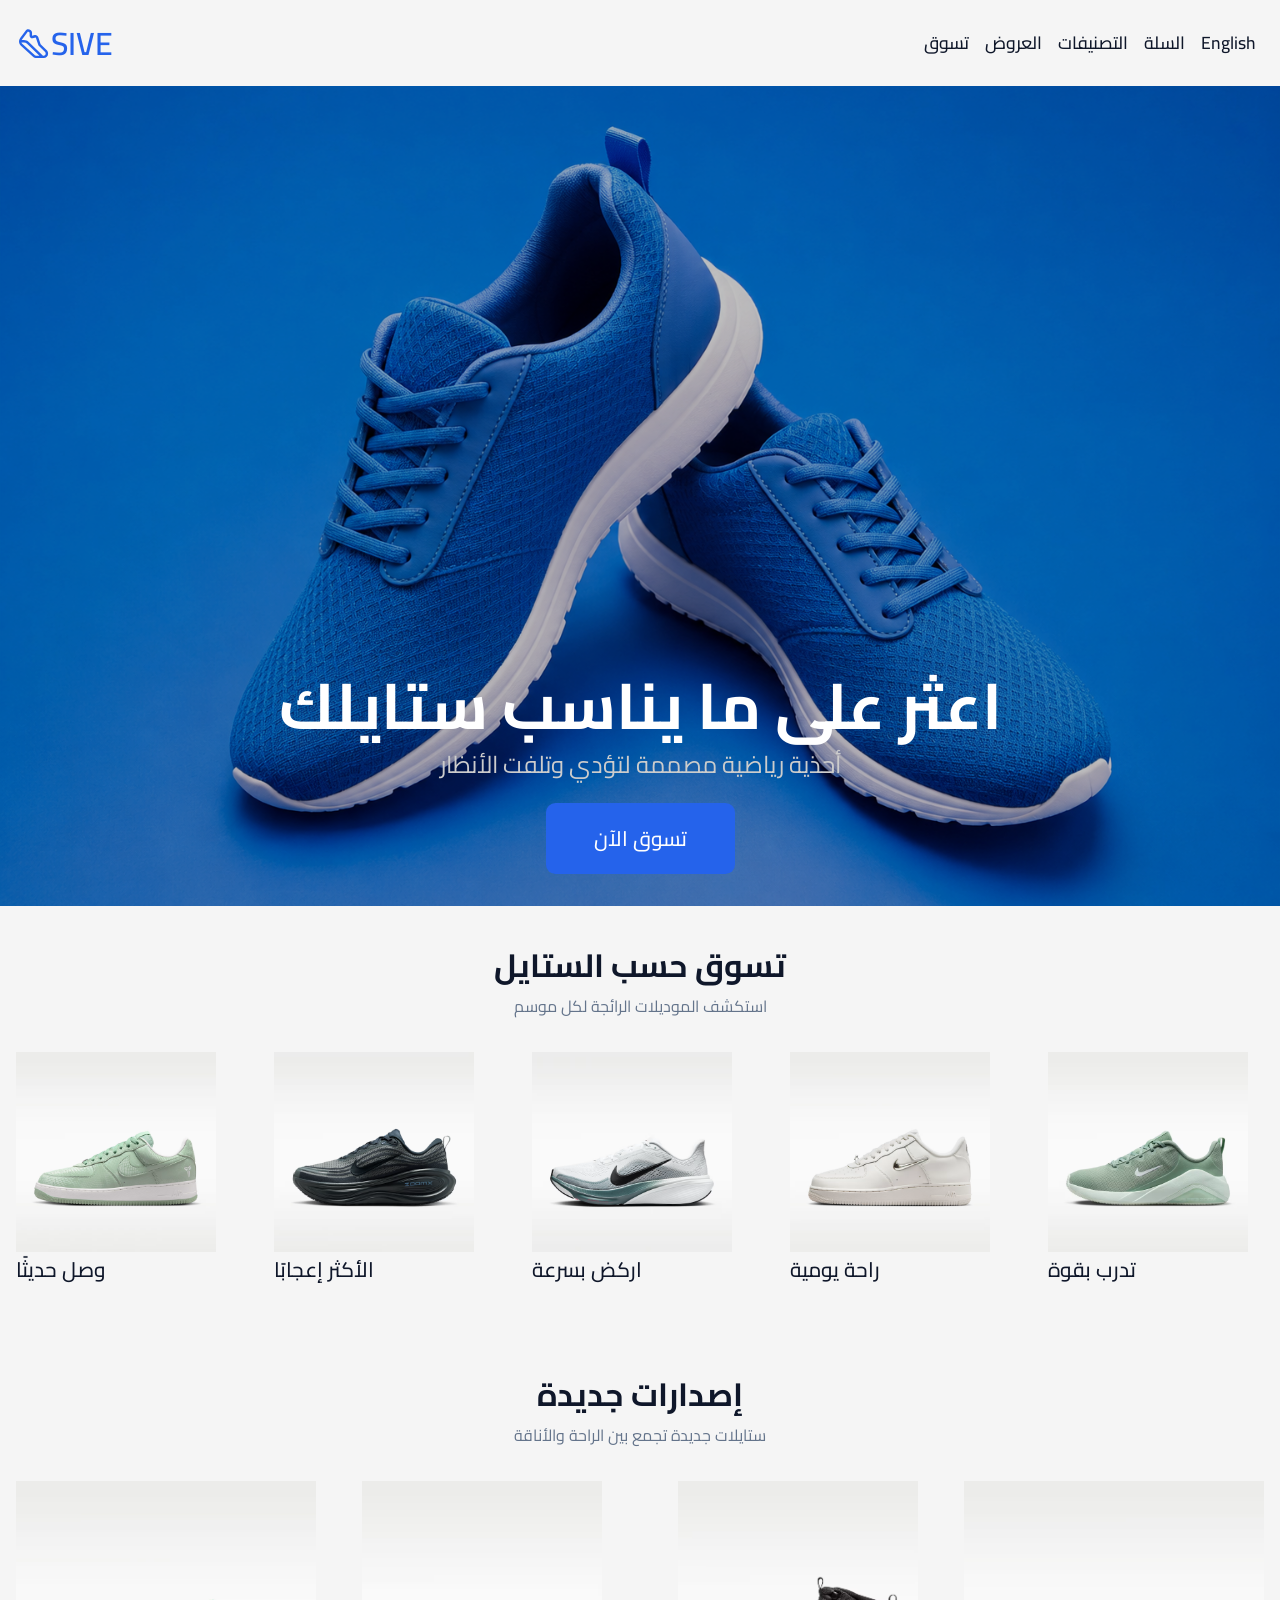
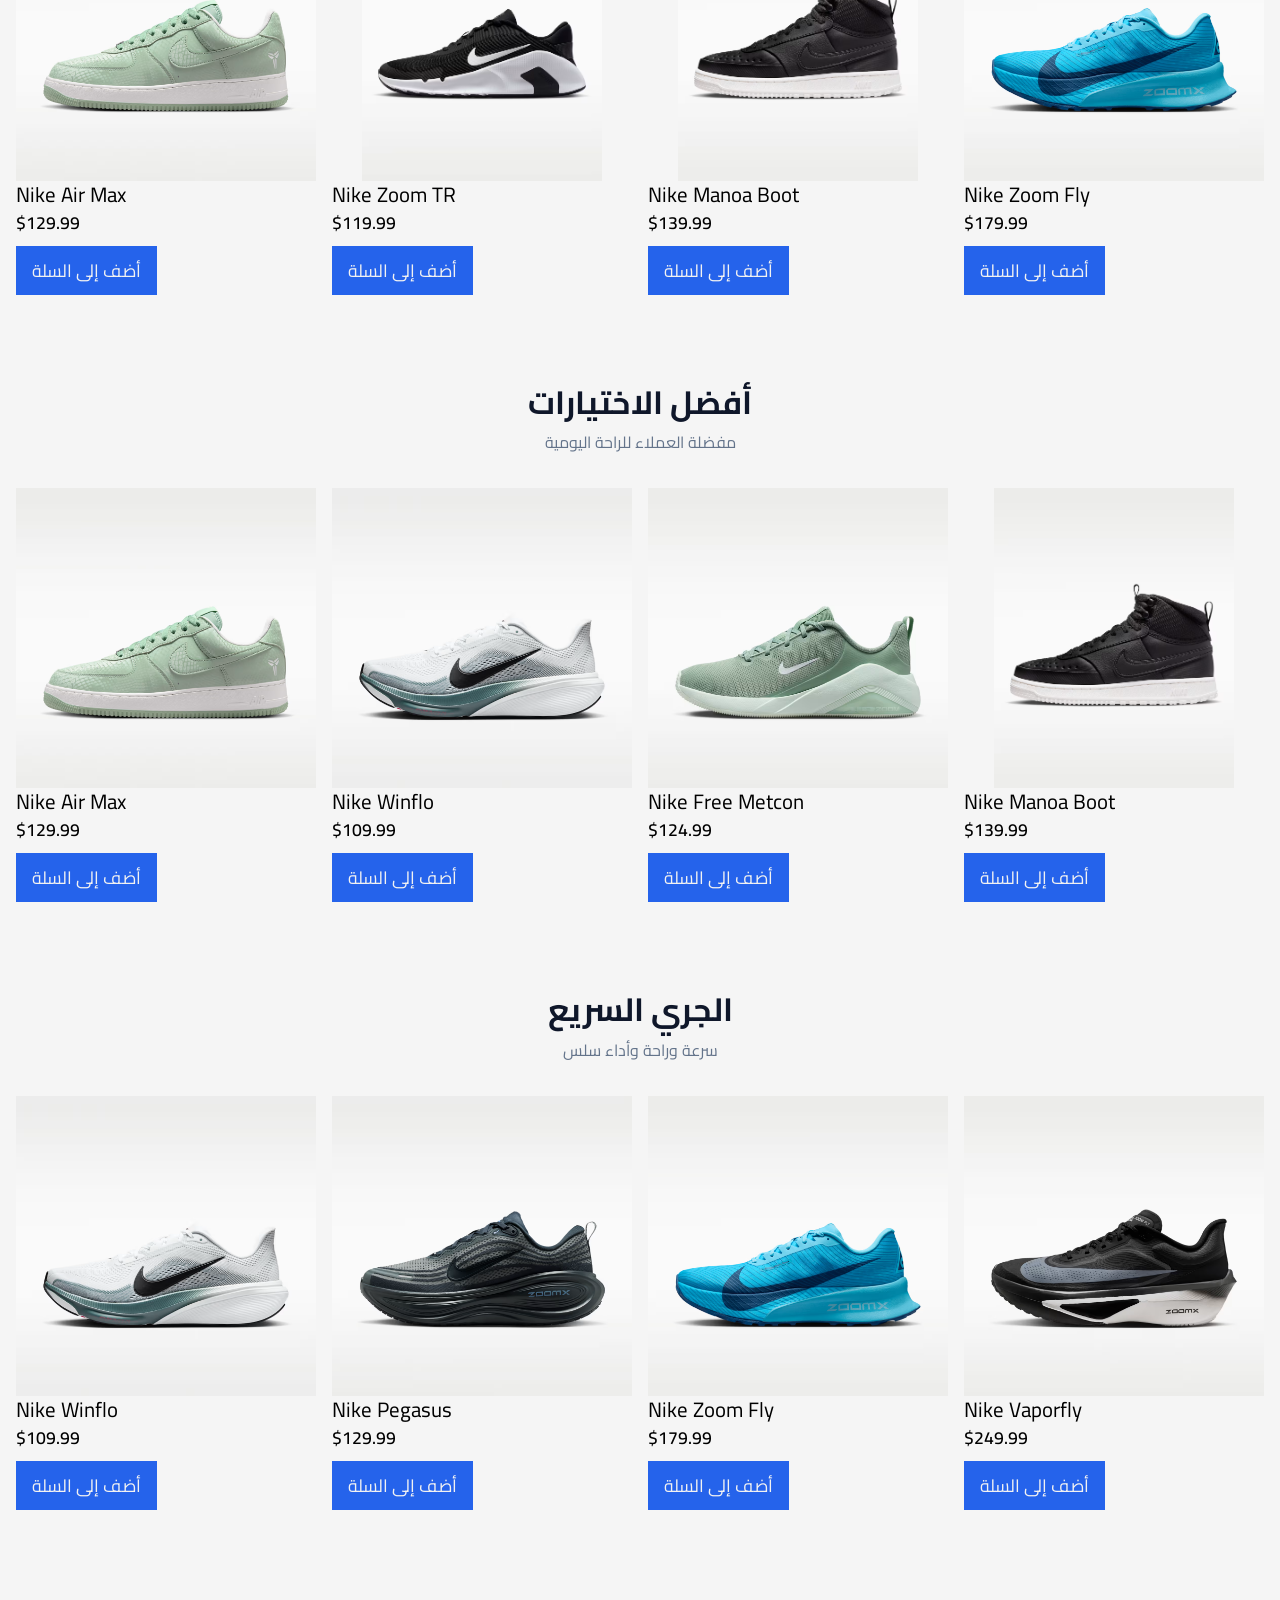
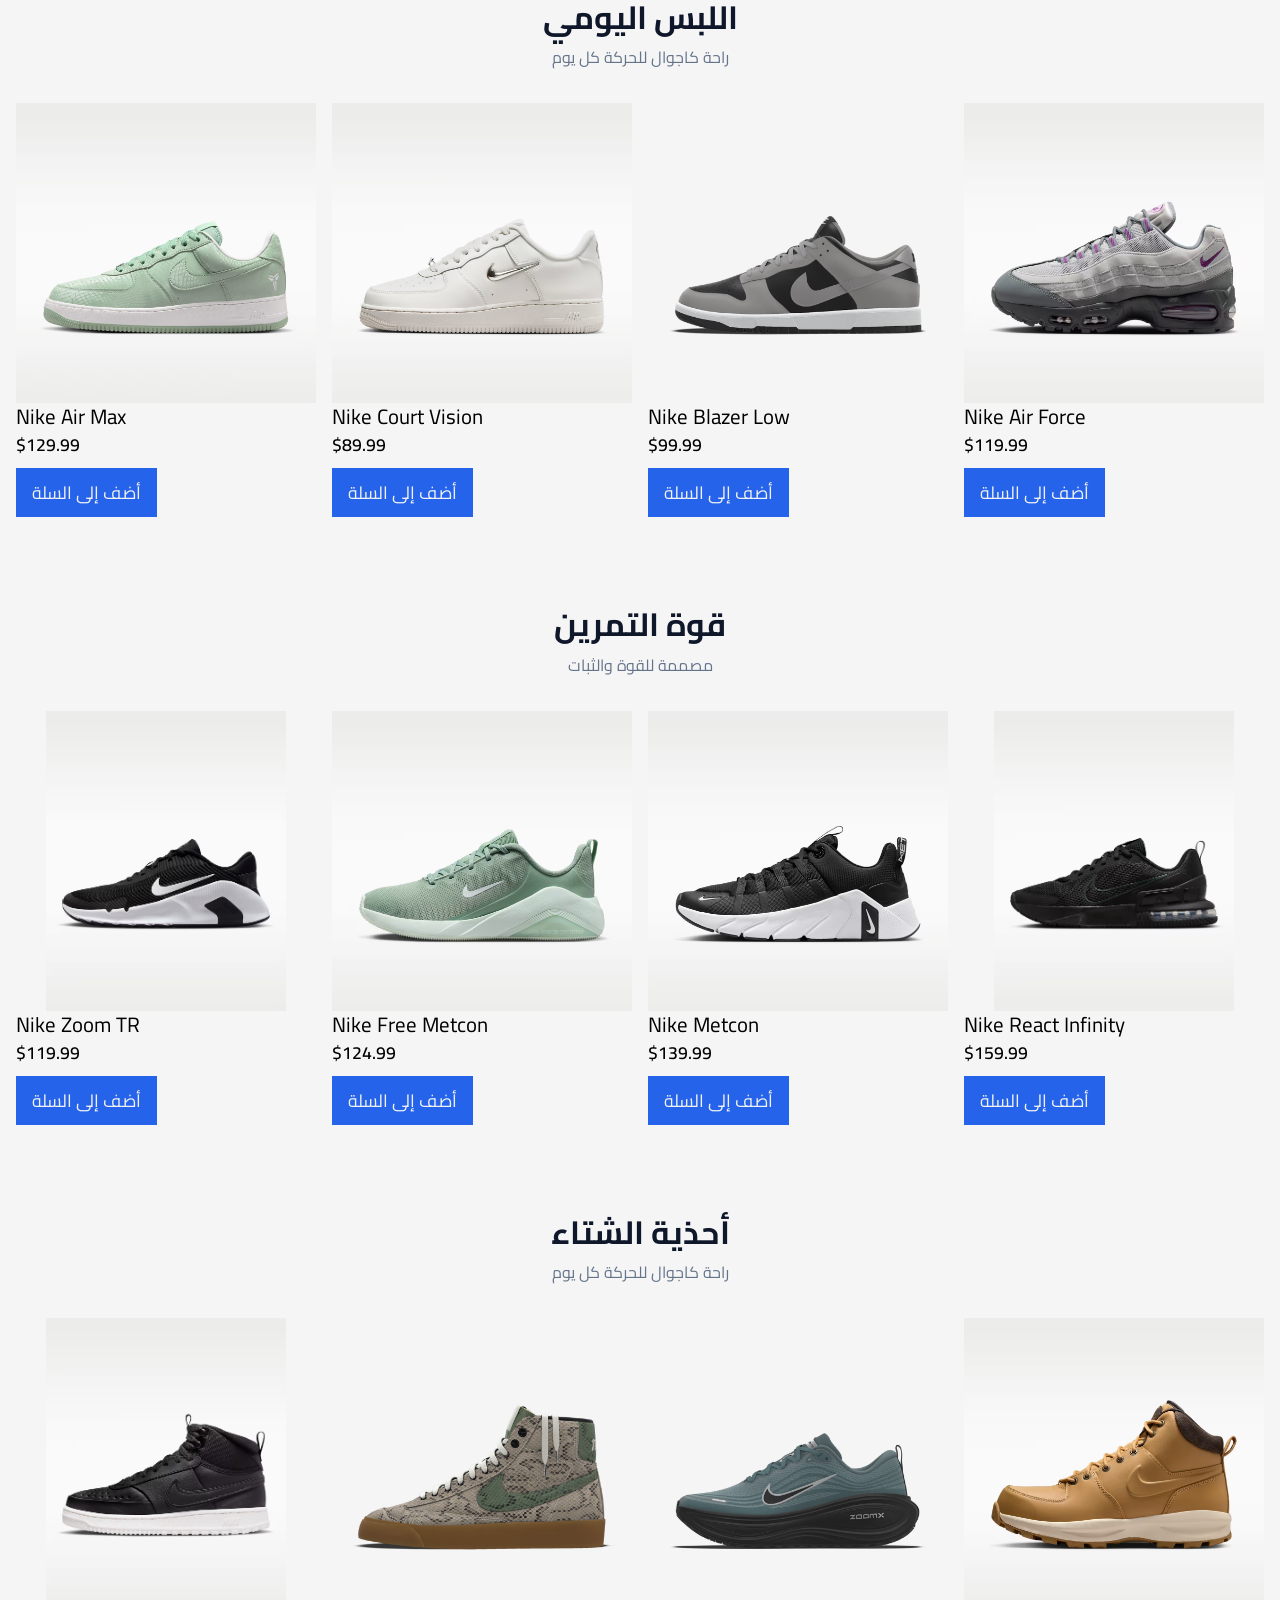
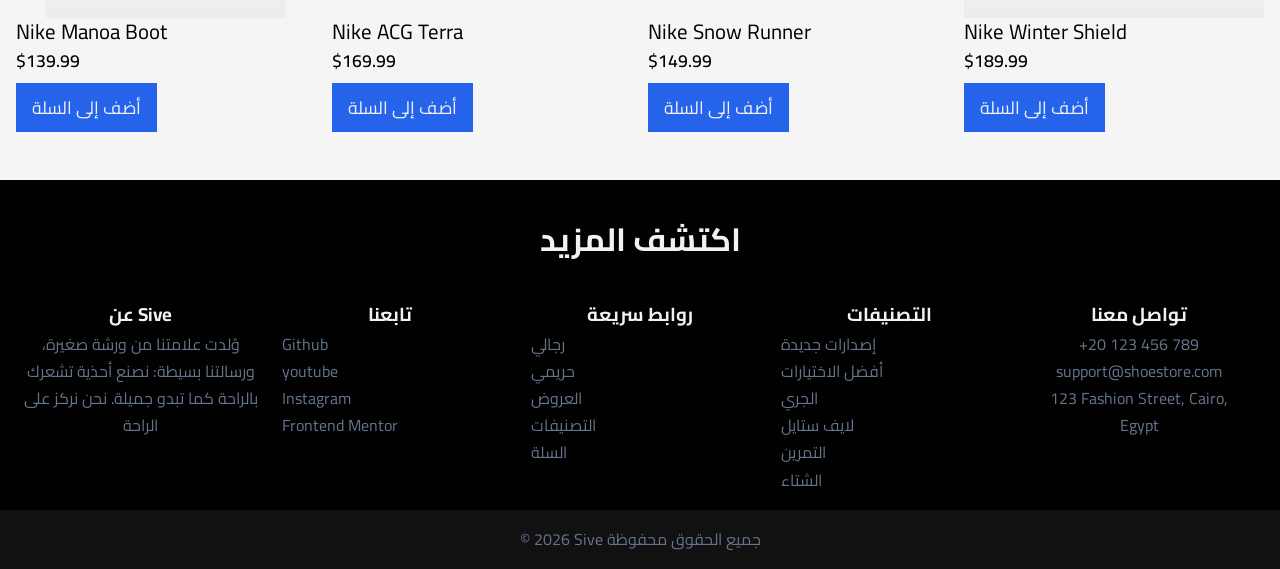
==== commit 8504ee46: "Add files via upload replaced the last image with better image" ====
--- a/arabic.html
+++ b/arabic.html
@@ -385,7 +385,7 @@
             </div>
 
             <div class="product-card">
-              <img src="Images/categories6.png" alt="أحذية شتوية" />
+              <img src="Images/winter4.avif" alt="أحذية شتوية" />
               <h3>Nike Winter Shield</h3>
 
               <p class="product-price">$189.99</p>
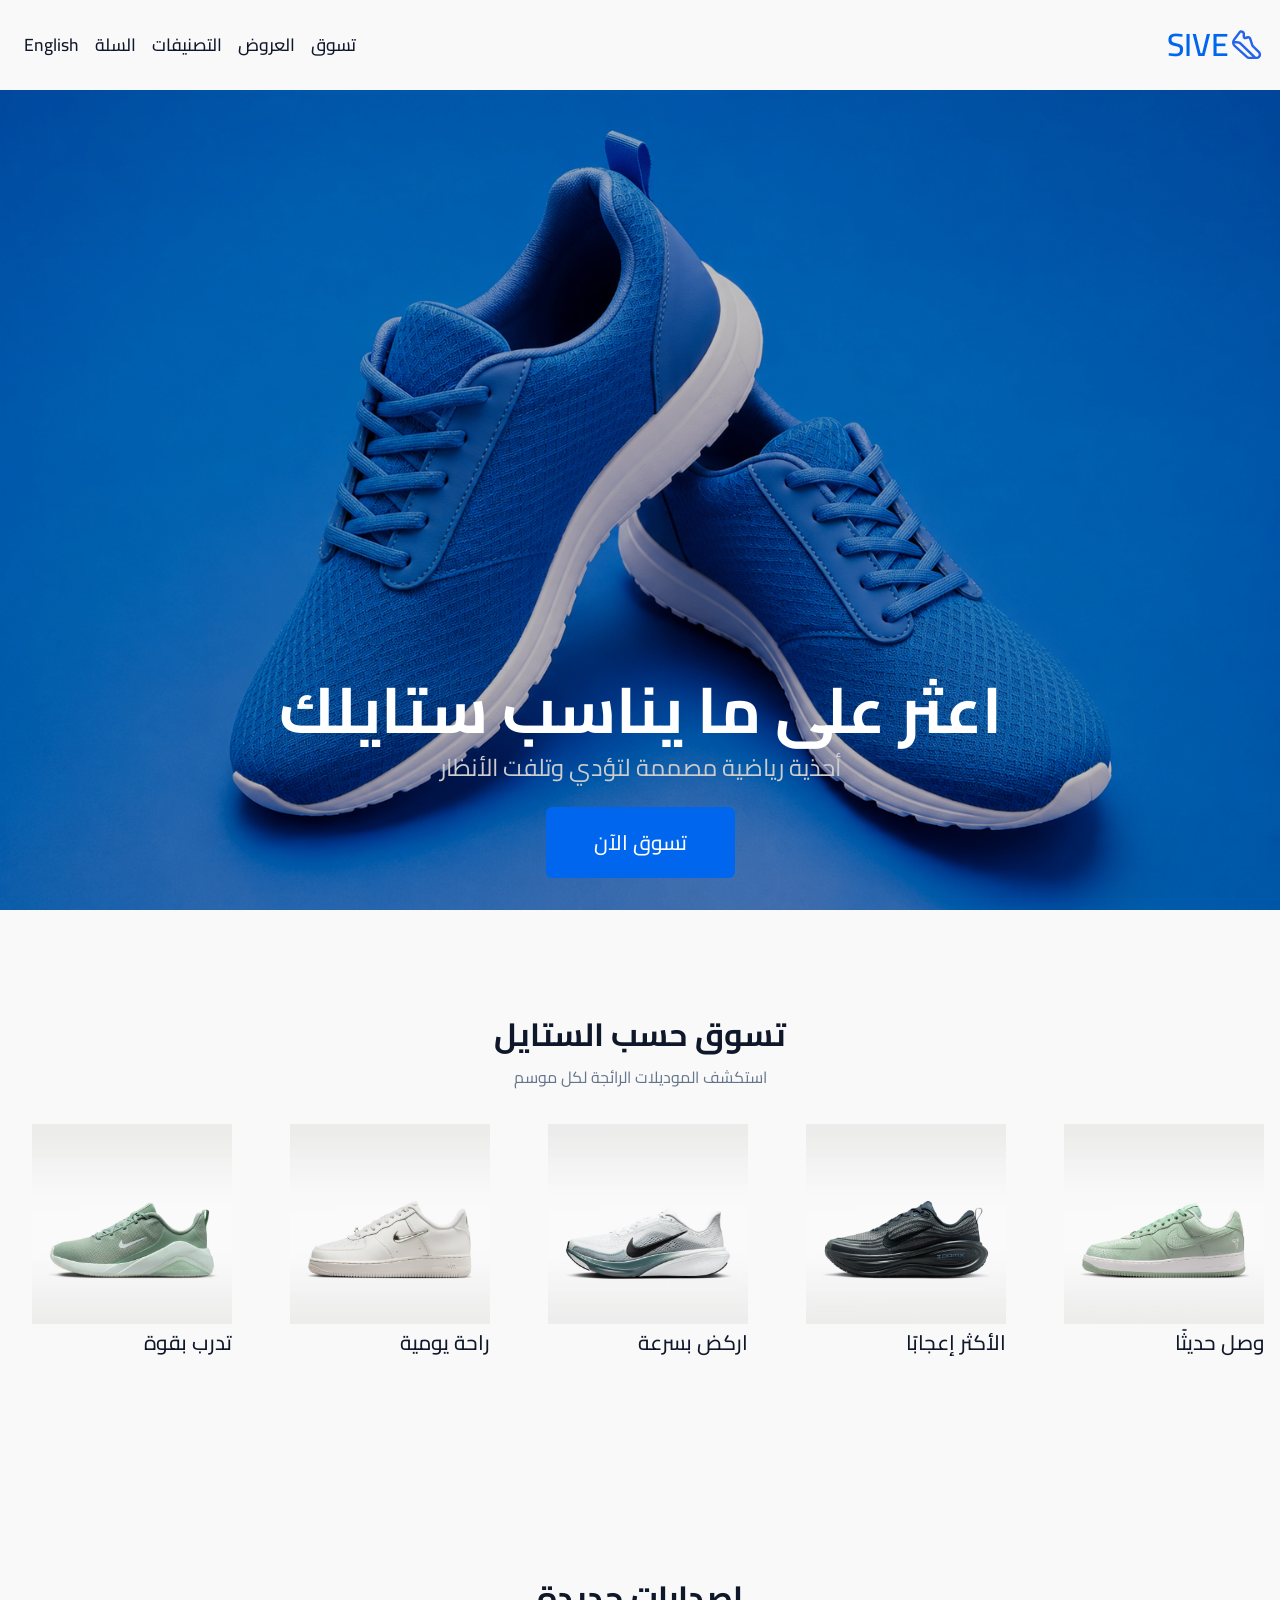
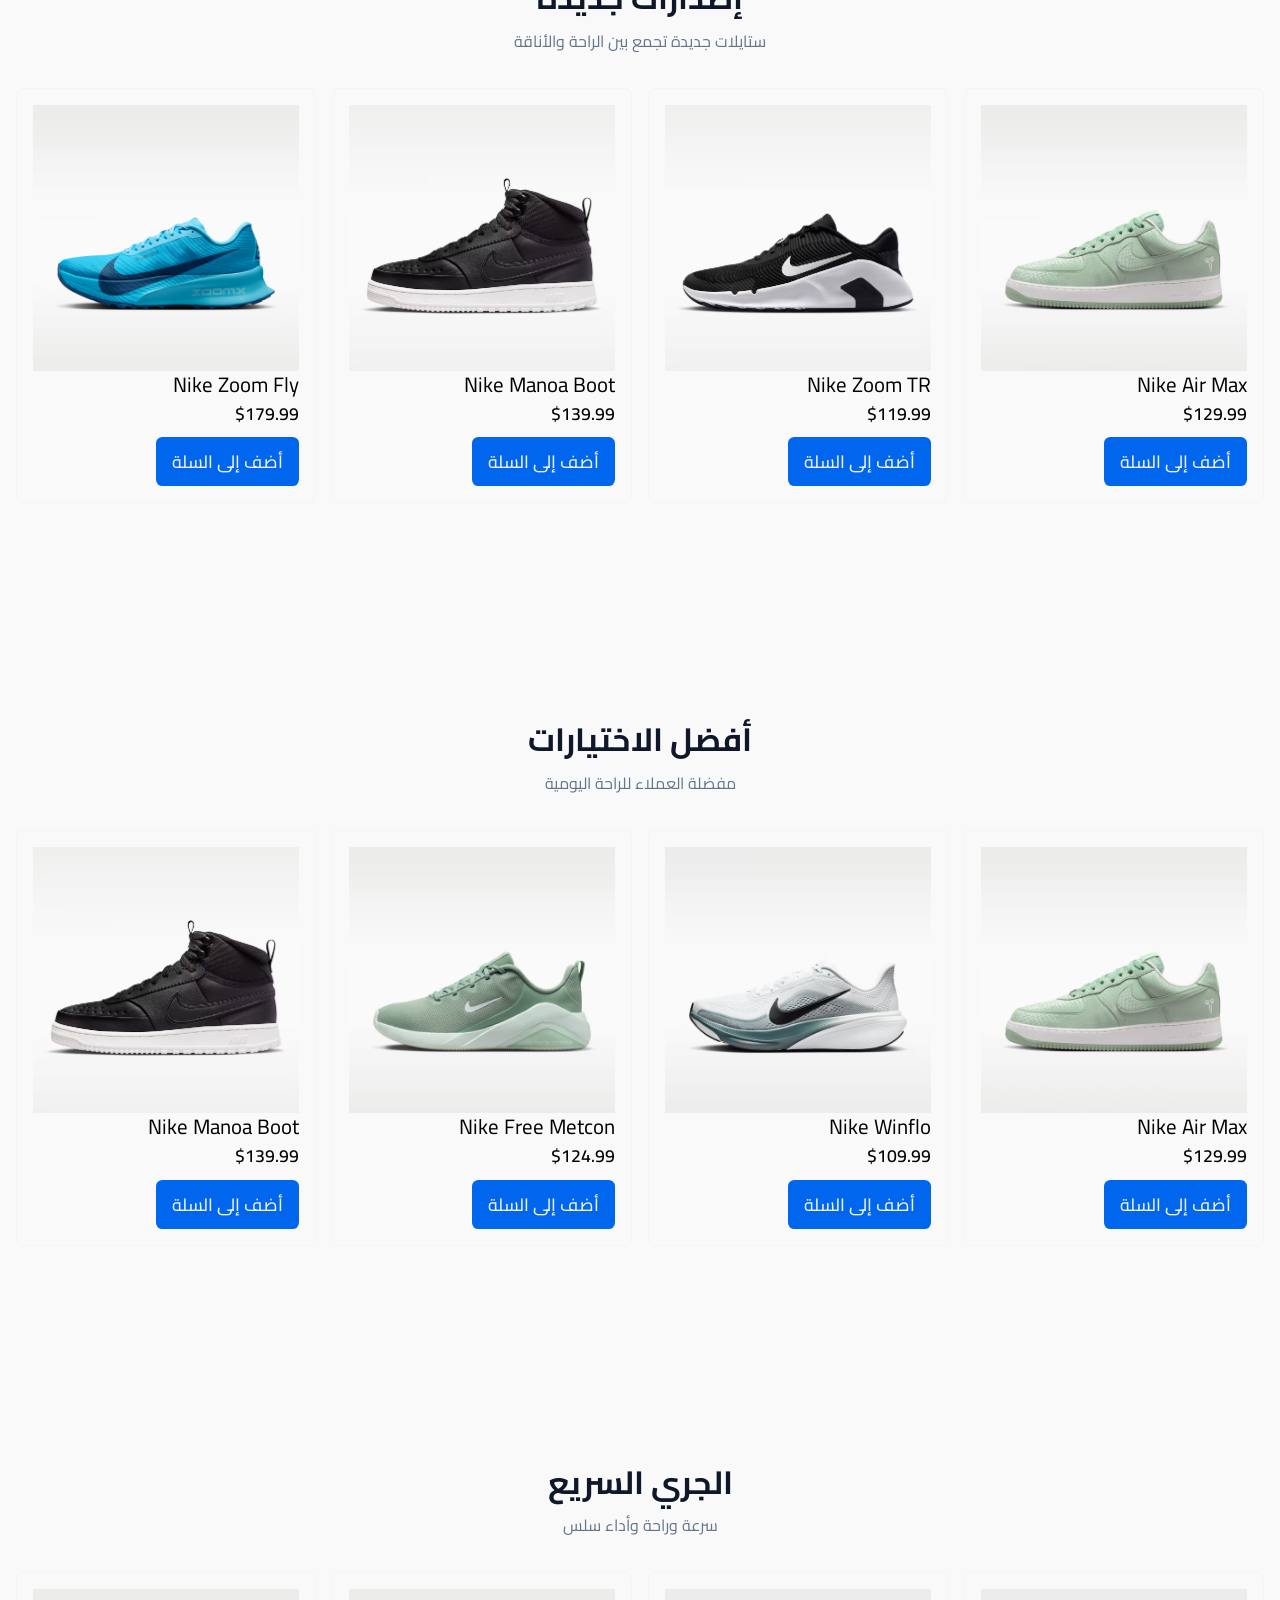
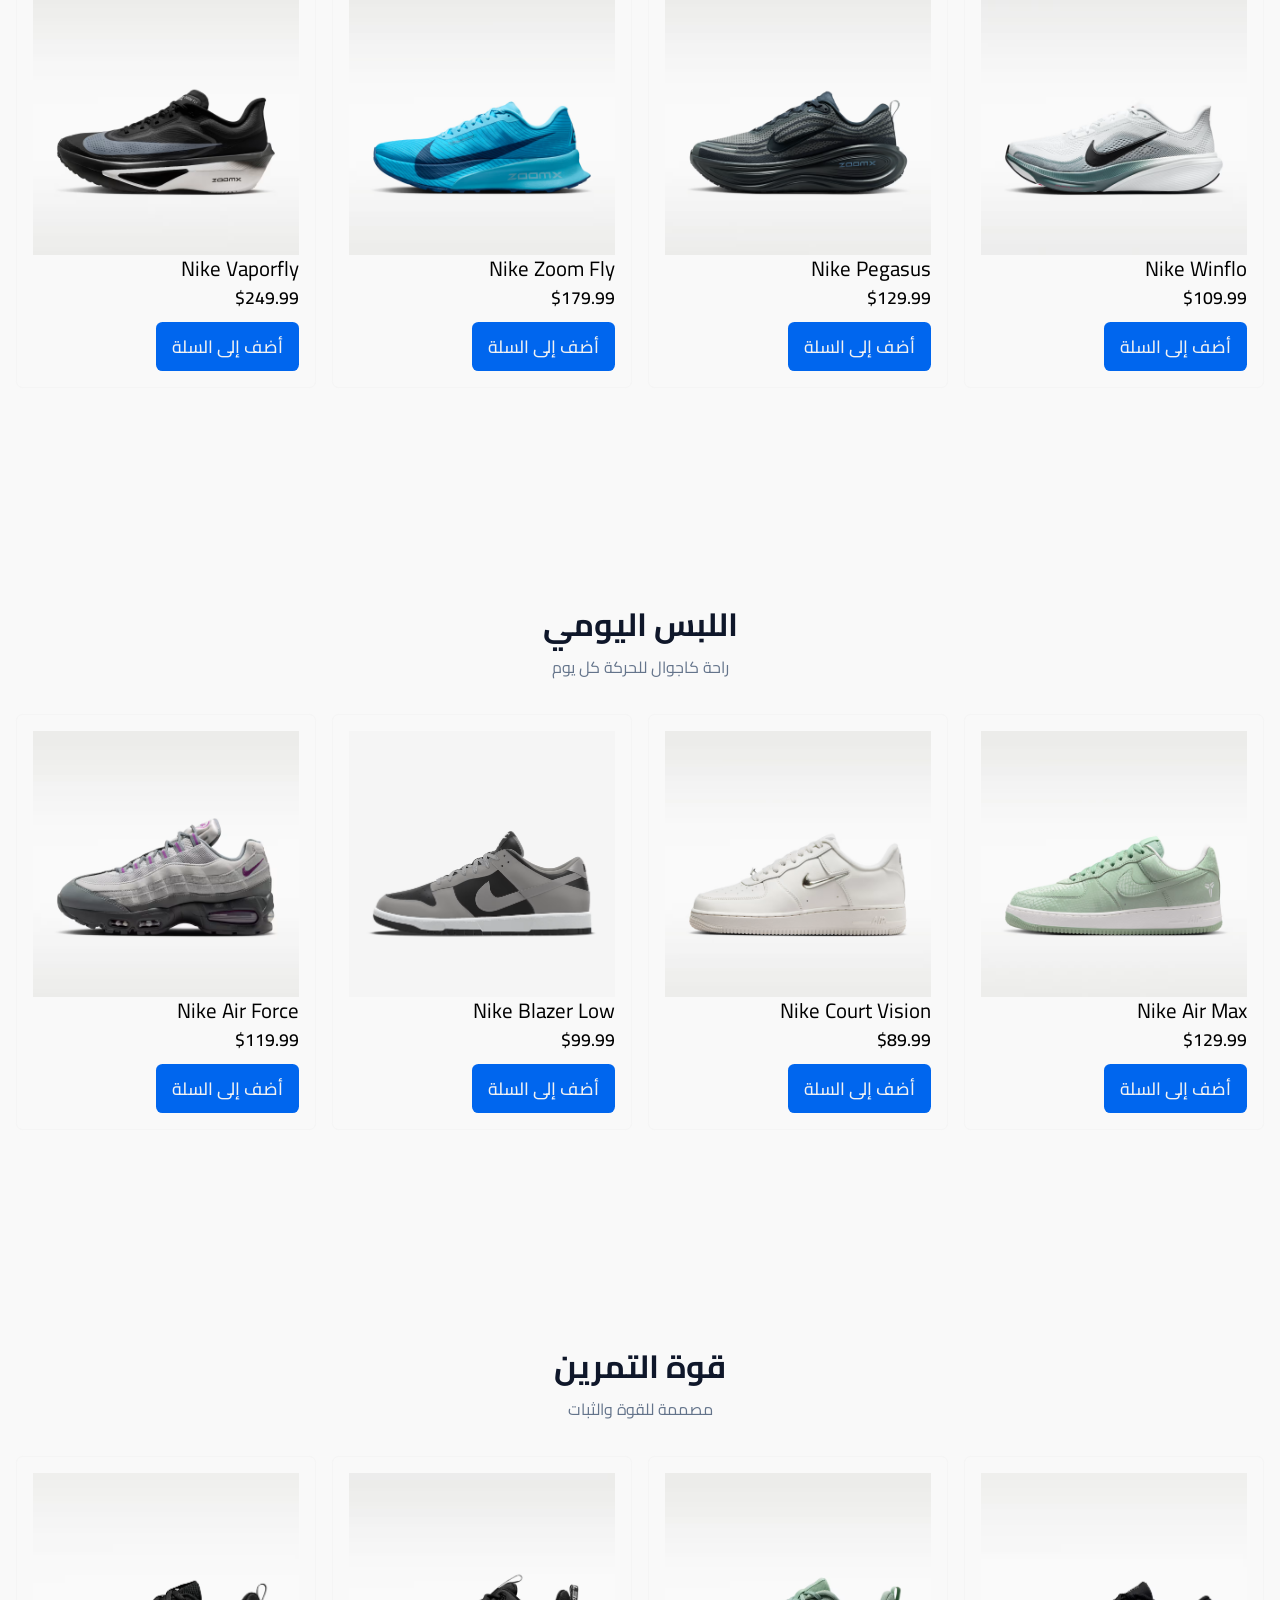
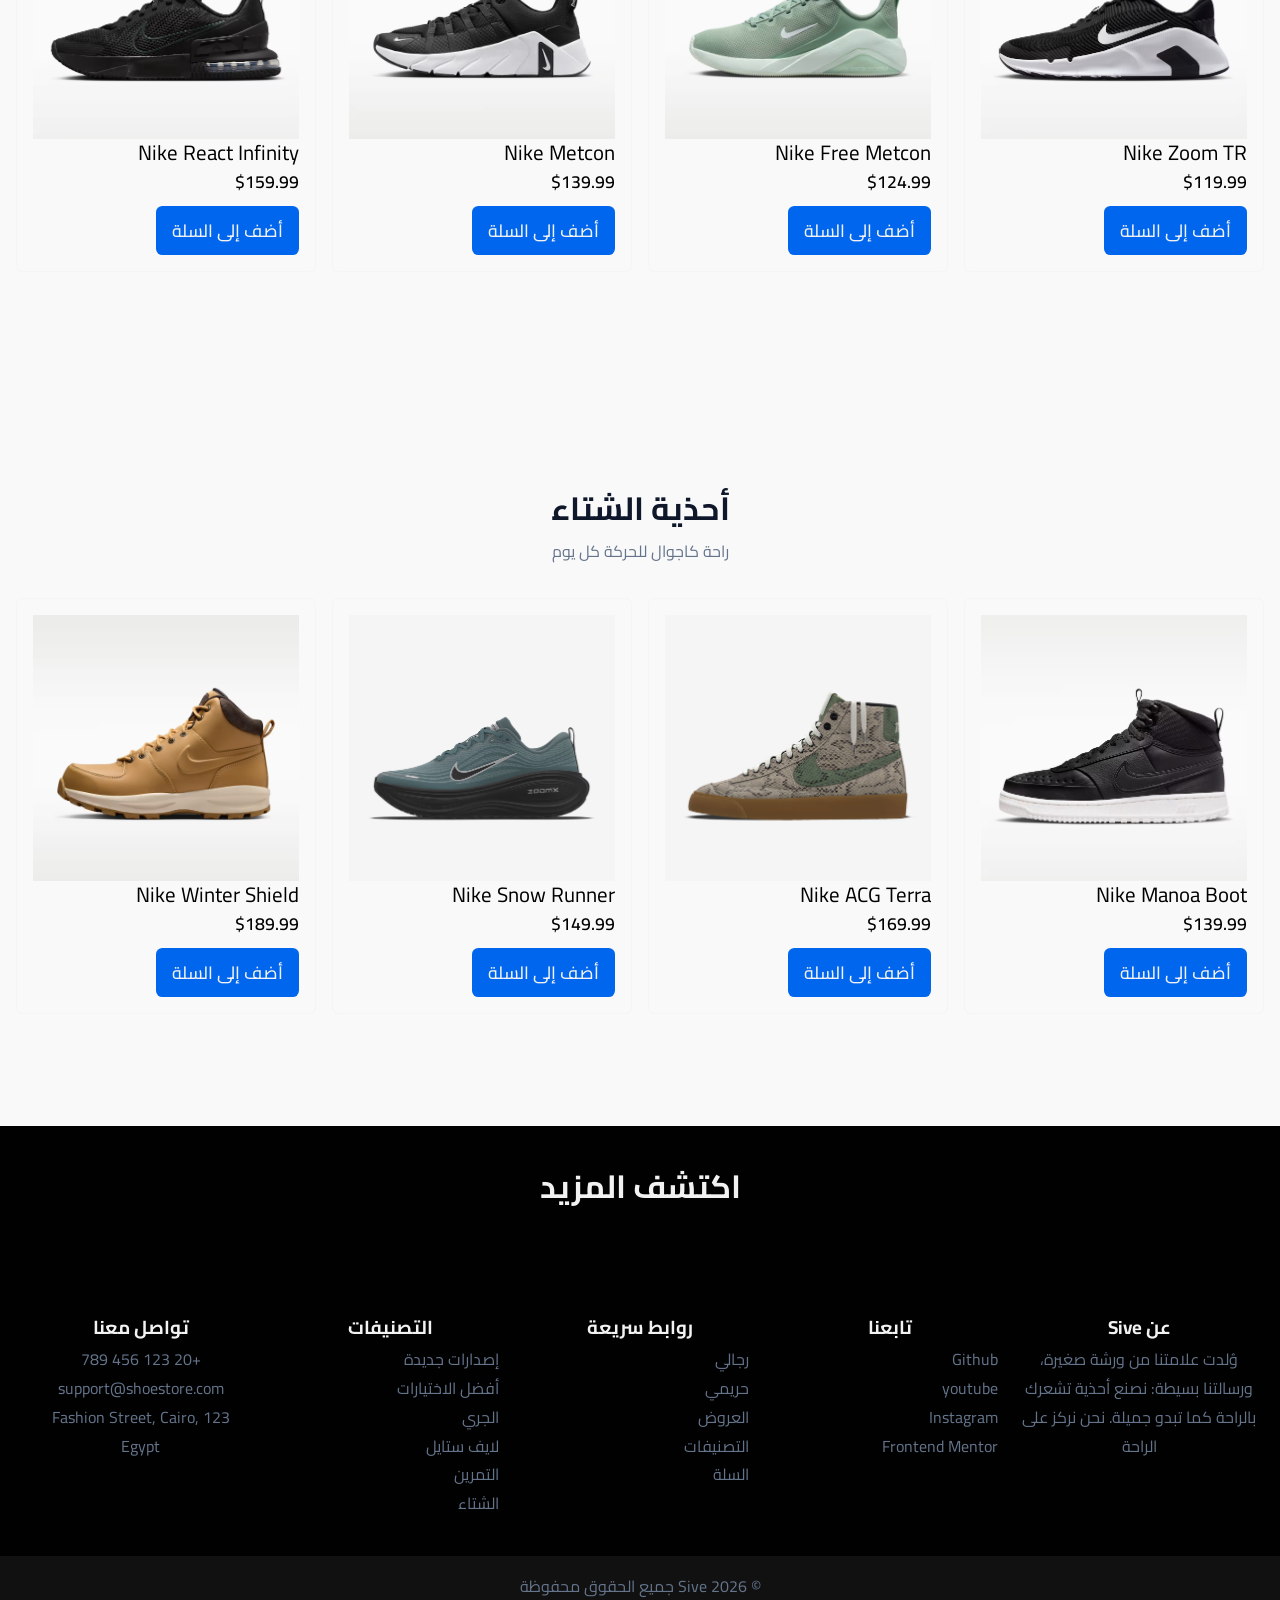
==== commit fe0995c1: "Update arabic.html:direction" ====
--- a/arabic.html
+++ b/arabic.html
@@ -21,7 +21,8 @@
     <style>
       body {
         font-family: "Cairo", sans-serif;
-        line-height: 1.7;
+        line-height: 1.8;
+        direction: rtl;
       }
     </style>
   </head>
--- a/style.css
+++ b/style.css
@@ -1,15 +1,17 @@
 @import url("https://fonts.googleapis.com/css2?family=Poppins:wght@400;500;600&display=swap");
 :root {
-  --primary: #2563eb;
+  --primary: #0066ee;
   --primary-light: #60a5fa;
   --primary-dark: #1e40af;
-  --bg: #f5f5f5;
-  --card: #ffffff;
+  --primary-hover: #1943cf;
+  --bg: #f9f9f9;
+  --card: #fff;
   --text: #0f172a;
   --text-muted: #64748b;
   --light-text: hsl(0, 0%, 95%);
   --border: #e2e8f0;
   --shadow: 0 10px 25px rgba(37, 99, 235, 0.08);
+  --main-section-padding: 6rem;
   --space-xl: 3rem;
   --section-space: 2rem;
   --card-space: 1rem;
@@ -22,7 +24,7 @@
   --fs-md: 1.5rem;
   --fs-sm: 1.3rem;
   --fs-xm: 1.1rem;
-  --radius-sm: 0.6rem;
+  --radius-sm: 0.4rem;
   --radius-md: 1rem;
   --radius-lg: 1.5rem;
 }
@@ -30,6 +32,9 @@
   margin: 0;
   padding: 0;
   box-sizing: border-box;
+}
+html {
+  scroll-behavior: smooth;
 }
 body {
   font-family: "poppins", "Segoe UI", Tahoma, Geneva, Verdana, sans-serif;
@@ -129,7 +134,7 @@
   position: relative;
 }
 .hero-cta:hover {
-  background-color: var(--primary-dark);
+  background-color: var(--primary-hover);
 }
 .categories-grid {
   display: grid;
@@ -160,7 +165,7 @@
 .about,
 .contact,
 footer {
-  padding: var(--section-space) 0;
+  padding: var(--main-section-padding) 0;
 }
 .section-desc {
   color: var(--text-muted);
@@ -188,10 +193,20 @@
   align-items: baseline;
   gap: var(--card-space);
 }
+.product-card {
+  padding: var(--card-space);
+  border-radius: var(--radius-sm);
+  border: 1px solid #f5f5f5;
+}
+
+.product-card:hover {
+  cursor: pointer;
+}
 
 .product-card img {
-  object-fit: contain;
+  object-fit: cover;
   aspect-ratio: 1/1;
+  transition: 0.3s;
 }
 
 .product-card button {
@@ -199,15 +214,19 @@
   color: var(--light-text);
   padding: var(--space) var(--card-space);
   font-size: var(--fs-xm);
-  text-transform: capitalize;
+  text-transform: uppercase;
+  font-weight: var(--fw-md);
+  border-radius: var(--radius-sm);
 }
 .product-card button:hover {
-  background-color: var(--primary-dark);
+  background-color: var(--primary-hover);
 }
 .product-card h3 {
   font-weight: var(--fw-sm);
   font-size: var(--fs-sm);
   line-height: 1.3;
+  position: relative;
+  z-index: 20;
 }
 .product-price {
   font-weight: var(--fw-lg);
@@ -279,7 +298,7 @@
 #menu-toggle:checked ~ .menu-btn :nth-child(3) {
   transform: translate(0, -10px) rotate(-45deg);
 }
-@media (max-width: 768px) {
+@media (max-width: 1000px) {
   .menu-btn {
     display: flex;
   }
@@ -316,10 +335,32 @@
     align-items: center;
   }
   h1 {
-    font-size: 2.5rem;
+    font-size: 3rem;
   }
   .hero p {
     font-size: 1.1rem;
+  }
+
+  .latest,
+  .categories,
+  .top-rated,
+  .running,
+  .casual,
+  .training,
+  .winter,
+  .about,
+  .contact {
+    padding: var(--section-space) 0;
+  }
+  .products-grid {
+    display: flex;
+    align-items: flex-start;
+    justify-content: space-between;
+    overflow-x: scroll;
+    scrollbar-width: none;
+  }
+  .product-card {
+    min-width: 250px;
   }
 }
 @media (max-width: 400px) {
